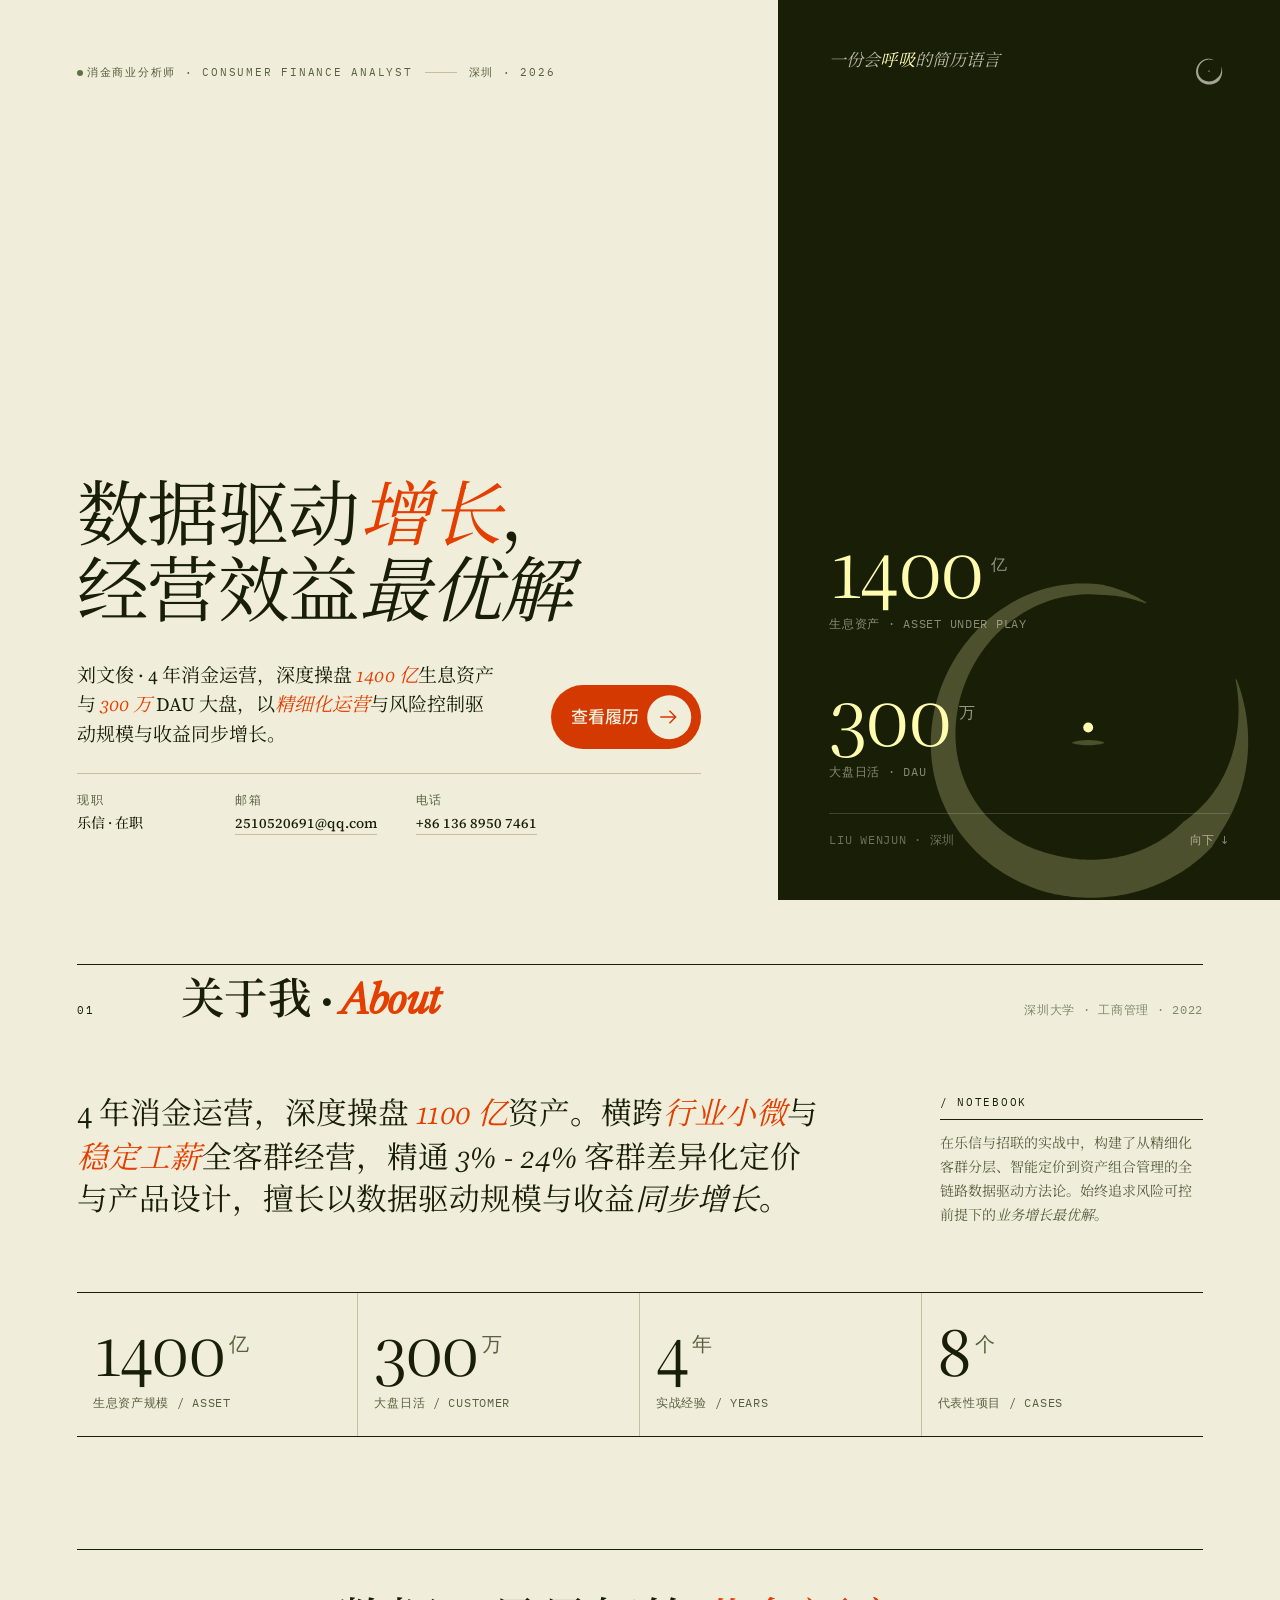
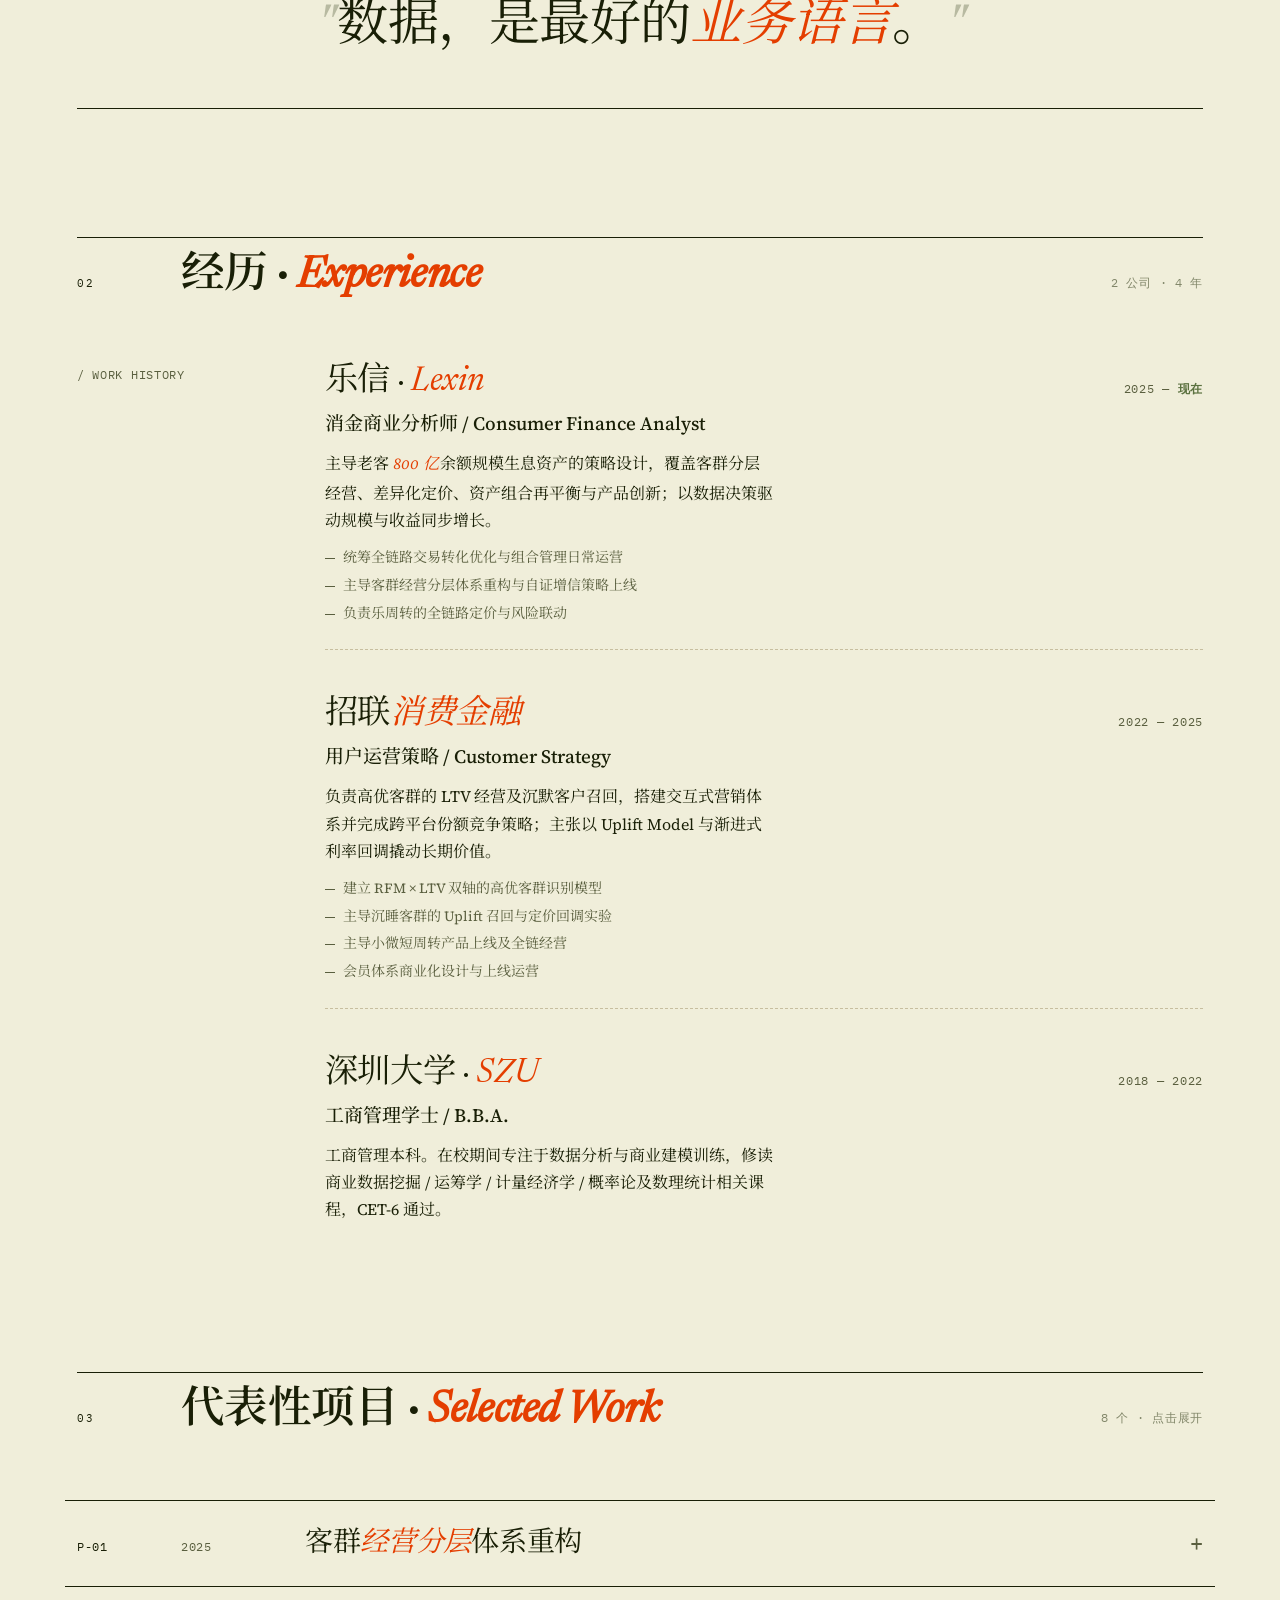
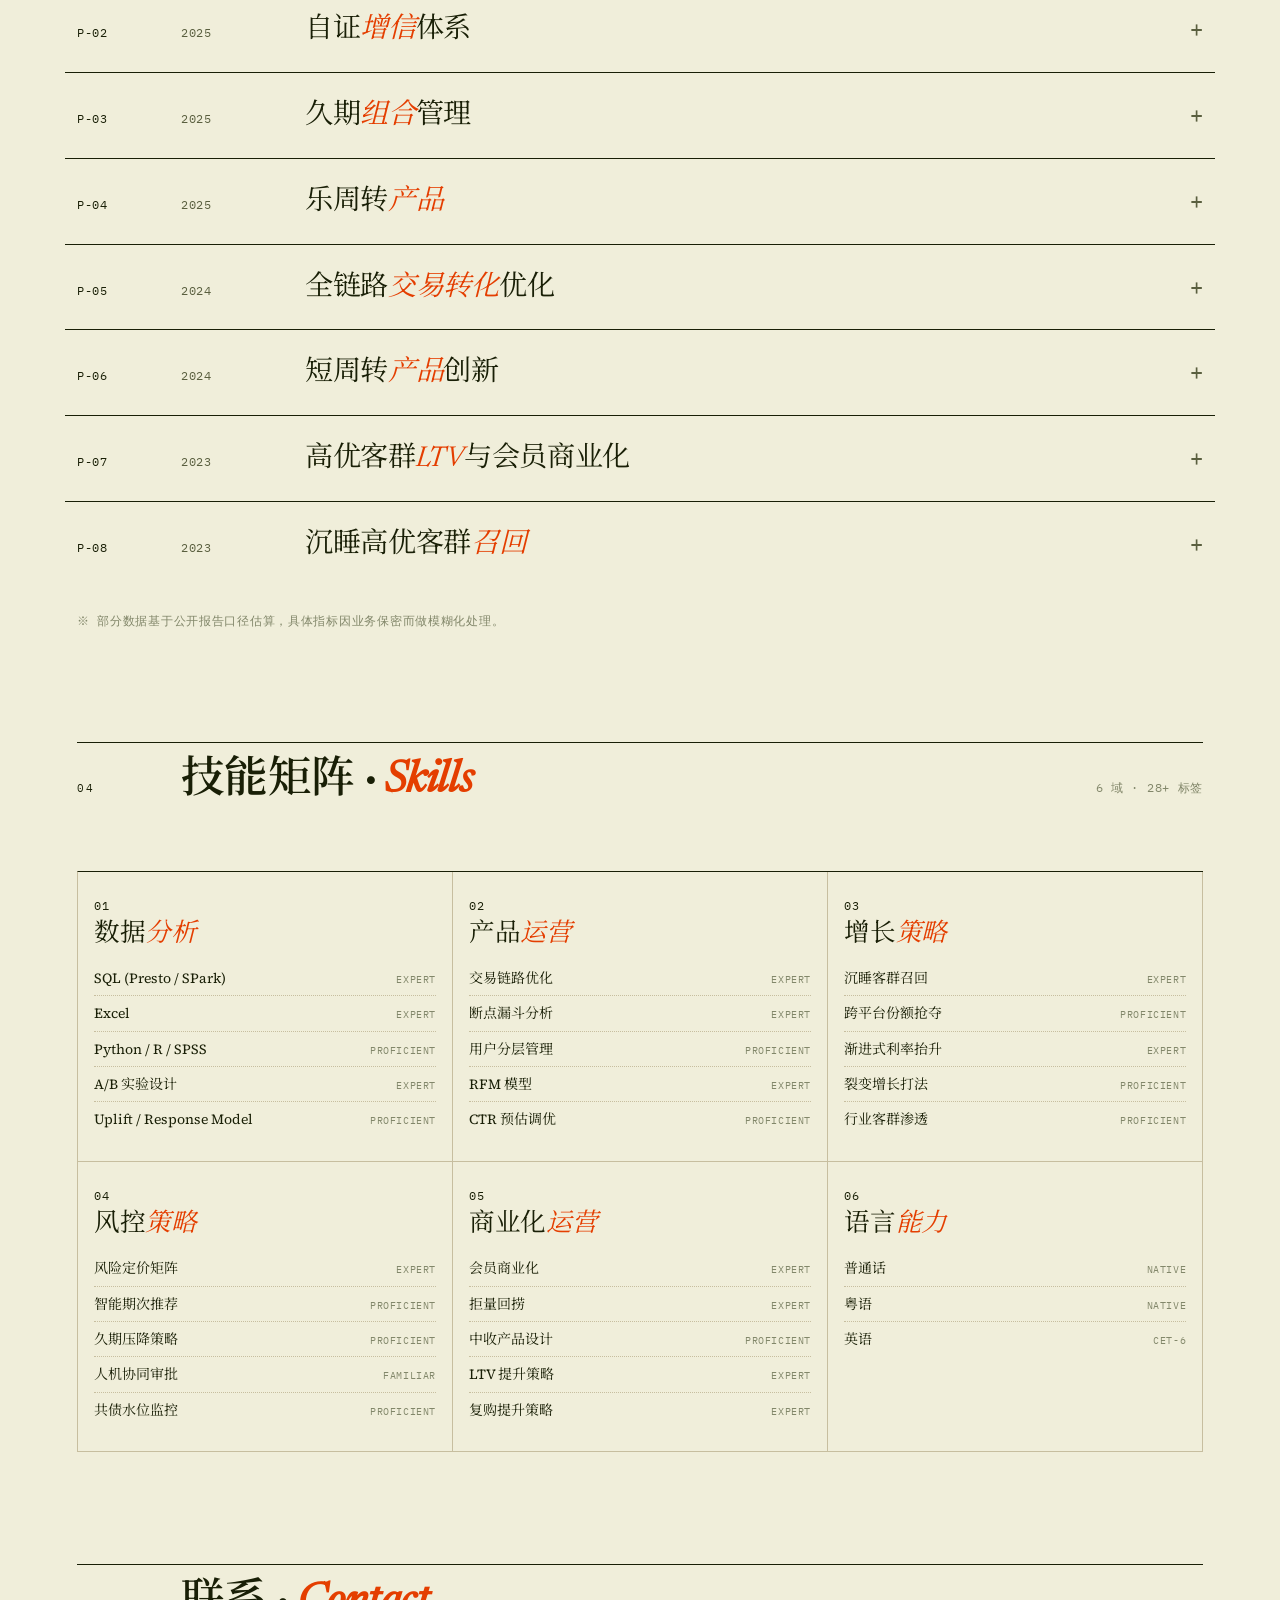
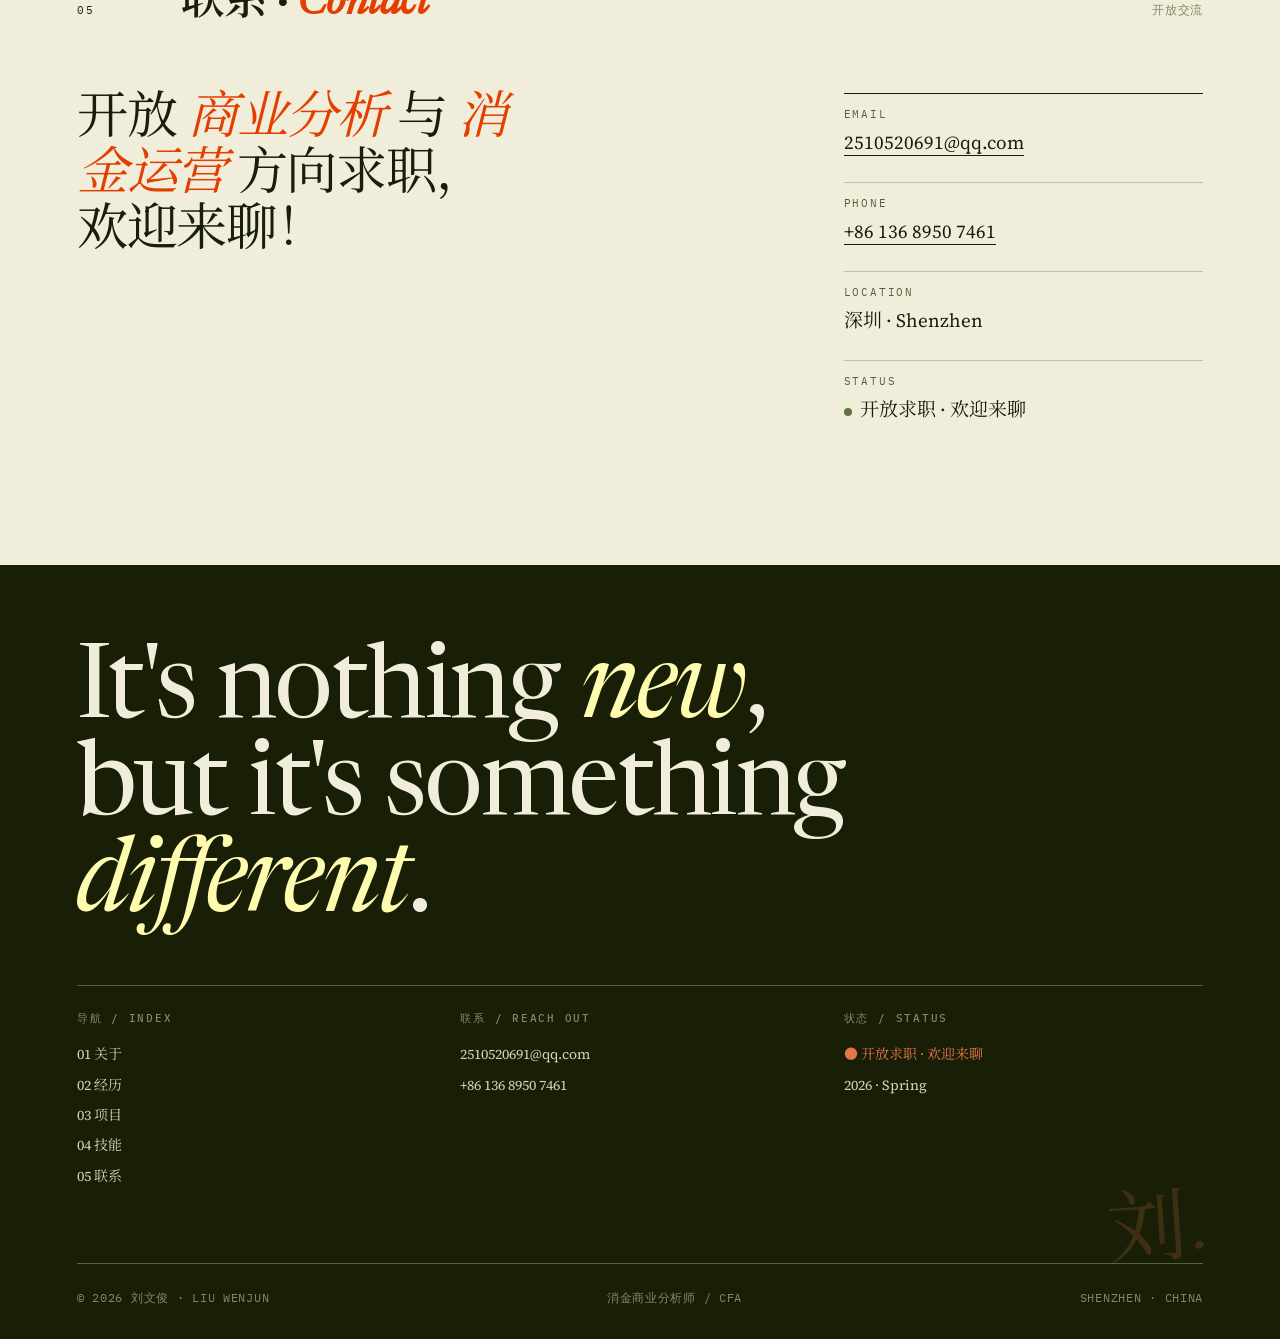
==== index.html @ a08dad5a "Initial commit: personal resume site Static single-page resume built with vanilla HTML/CSS/JS, data-" ====
<!DOCTYPE html>
<html lang="zh-CN">
<head>
<meta charset="UTF-8">
<meta name="viewport" content="width=device-width, initial-scale=1.0">
<title id="page-title">刘文俊 · 消金商业分析师 — Critical Returns</title>
<meta name="description" id="page-desc" content="4年消金运营经验，深度操盘 1400 亿生息资产与 300 万 DAU 大盘。精通 SQL 与 Python 建模，擅长差异化定价与风险控制。">
<meta name="theme-color" content="#191F06">

<!-- Favicon（复用现有的 Ensō 圆环 SVG） -->
<link rel="icon" type="image/svg+xml" href="assets/enso-wen.svg">

<!-- Open Graph / 分享预览 -->
<meta property="og:type" content="profile">
<meta property="og:title" content="刘文俊 · 消金商业分析师 — Critical Returns">
<meta property="og:description" content="4 年消金运营经验，深度操盘 1400 亿生息资产与 300 万 DAU 大盘。精通 SQL 与 Python 建模，擅长差异化定价与风险控制。">
<meta property="og:image" content="assets/enso-preview-dark.svg">
<meta name="twitter:card" content="summary_large_image">
<meta name="twitter:title" content="刘文俊 · 消金商业分析师">
<meta name="twitter:description" content="4 年消金运营经验 · 1400 亿生息资产 · 300 万 DAU。">
<meta name="twitter:image" content="assets/enso-preview-dark.svg">

<link rel="stylesheet" href="css/tokens.css">

<style>
/* ============================================================
   PAGE-SPECIFIC STYLES (resume only)
   ============================================================ */

/* ----- Top nav ----- */
.nav {
  position: fixed;
  top: 0; left: 0; right: 0;
  z-index: 100;
  background: color-mix(in srgb, var(--paper) 92%, transparent);
  backdrop-filter: blur(10px);
  border-bottom: 1px solid var(--rule-soft);
  opacity: 0;
  transform: translateY(-12px);
  pointer-events: none;
  transition: opacity 600ms var(--ease-out),
              transform 600ms var(--ease-out);
}
.nav.is-shown {
  opacity: 1;
  transform: translateY(0);
  pointer-events: auto;
}
.nav-inner {
  display: grid;
  grid-template-columns: 1fr auto 1fr;
  align-items: center;
  padding-block: 14px;
  gap: var(--s-5);
}
.nav-brand {
  display: inline-flex;
  align-items: center;
  gap: 10px;
  font-family: var(--font-display);
  font-size: 22px;
  line-height: 1;
  letter-spacing: var(--tk-tight);
  color: var(--ink-primary);
  text-wrap: nowrap;
}
.nav-logo {
  width: 32px; height: 32px;
  display: block;
  color: var(--ink-primary);
  --enso-dot: var(--accent-rust);
  flex: none;
  transform-origin: center;
  transition: transform var(--dur-fast) var(--ease-out);
}
.nav-brand:hover .nav-logo { transform: rotate(-12deg); }

/* Logo hover draw animation */
@property --enso-sweep {
  syntax: '<angle>';
  inherits: false;
  initial-value: 360deg;
}
.nav-logo {
  --enso-sweep: 360deg;
  -webkit-mask: conic-gradient(from 30deg, transparent 0deg, transparent calc(360deg - var(--enso-sweep)), #000 calc(360deg - var(--enso-sweep)), #000 360deg);
          mask: conic-gradient(from 30deg, transparent 0deg, transparent calc(360deg - var(--enso-sweep)), #000 calc(360deg - var(--enso-sweep)), #000 360deg);
}
html[data-logohover="on"] .nav-brand:hover .nav-logo {
  animation: enso-draw 1300ms linear forwards;
}
@keyframes enso-draw {
   0% { --enso-sweep:   0deg; }
   3% { --enso-sweep:  44deg; }
   6% { --enso-sweep:  90deg; }
  16% { --enso-sweep: 102deg; }
  29% { --enso-sweep: 142deg; }
  42% { --enso-sweep: 196deg; }
  60% { --enso-sweep: 360deg; }
  80% { --enso-sweep: 360deg; }
  88% { --enso-sweep: 269deg; }
  94% { --enso-sweep: 170deg; }
 100% { --enso-sweep:  72deg; }
}
.nav-brand-tx { transition: opacity var(--dur-base); }
.nav-brand em { font-style: italic; color: var(--accent-flame2); }
.nav-links {
  display: flex;
  gap: var(--s-5);
  flex-wrap: wrap;
  justify-content: center;
}
.nav-links a {
  font-family: var(--font-mono);
  font-size: var(--fs-eyebrow);
  letter-spacing: var(--tk-eyebrow);
  text-transform: uppercase;
  color: var(--ink-sage);
  transition: color var(--dur-fast);
  position: relative;
}
.nav-links a::before {
  content: attr(data-num);
  color: var(--accent-rust);
  margin-right: 6px;
}
.nav-links a:hover { color: var(--accent-flame2); }
.nav-meta {
  justify-self: end;
  font-family: var(--font-mono);
  font-size: var(--fs-eyebrow);
  letter-spacing: var(--tk-eyebrow);
  color: var(--ink-moss);
  text-transform: uppercase;
  display: flex;
  gap: var(--s-3);
  align-items: center;
  white-space: nowrap;
}
.nav-meta a:hover { color: var(--accent-flame2); }
.nav-meta .dot {
  width: 6px; height: 6px;
  background: var(--data-up);
  border-radius: 50%;
  display: inline-block;
  vertical-align: middle;
  animation: live-pulse 2s ease-in-out infinite;
}
@keyframes live-pulse {
  0%, 100% { opacity: 0.5; }
  50% { opacity: 1; }
}

/* ============================================================
   HERO
   ============================================================ */
.hero {
  height: 100svh;
  background: var(--paper);
  padding-top: 0;
  display: flex;
  flex-direction: column;
  overflow: hidden;
}
.hero > .container {
  max-width: none;
  width: 100%;
  margin: 0;
  padding: 0;
  flex: 1;
  display: flex;
  min-height: 0;
}
.sp-card {
  position: relative;
  flex: 1;
  display: grid;
  grid-template-columns: minmax(0, 1.55fr) minmax(0, 1fr);
  background: var(--paper);
  border: none;
  overflow: hidden;
  min-height: 0;
}
.sp-cover {
  position: absolute; inset: 0; z-index: 6;
  background: var(--accent-rust);
  transform-origin: right center;
  transform: scaleX(0);
}
.sp-main {
  padding: clamp(36px, 5vw, 88px) clamp(36px, 6vw, 120px);
  display: grid;
  grid-template-rows: auto 1fr auto auto;
  gap: var(--s-5);
  position: relative; z-index: 2;
  min-height: 0;
}
.sp-eye {
  font-family: var(--font-mono);
  font-size: var(--fs-eyebrow);
  letter-spacing: var(--tk-eyebrow);
  text-transform: uppercase;
  color: var(--ink-sage);
  display: flex; align-items: center; gap: var(--s-3); flex-wrap: wrap;
}
.sp-eye .sep { width: 32px; height: 1px; background: var(--rule); display: inline-block; }
.sp-eye .live { width: 6px; height: 6px; border-radius: 50%; background: var(--data-up); display: inline-block; animation: live-pulse 2s ease-in-out infinite; margin-right: 4px; }
.sp-head {
  font-family: var(--font-display);
  font-weight: 400;
  font-size: clamp(42px, 5.6vw, 88px);
  line-height: 1.05;
  letter-spacing: -0.02em;
  color: var(--ink);
  text-wrap: balance;
  align-self: end;
  padding-top: 0.08em;
}
.sp-head em { font-style: italic; color: var(--accent-flame2); }
.sp-head .sage { font-style: italic; color: var(--ink-primary); }
.sp-bottom {
  display: flex; align-items: flex-end; justify-content: space-between;
  gap: var(--s-6); flex-wrap: wrap;
}
.sp-desc {
  font-family: var(--font-body);
  font-size: var(--fs-body-l);
  line-height: 1.55;
  color: var(--ink);
  max-width: 42ch;
}
.sp-desc em { font-style: italic; color: var(--accent-flame2); }
/* 按钮 hover：还原 dria.com "See our companies" 按钮的机制 ——
   静止态是赭石红底 + 米白字，右侧常驻一个被裁切成小圆徽章的米白圆（clip-path 让它只露出贴合箭头的一小块）；
   hover 时圆徽章的 clip-path 缓慢展开盖满整个按钮，圆徽章内部自带一套对比色文字+箭头，
   所以文字露出来的瞬间颜色就是对的，不需要额外做文字变色过渡。
   箭头用等宽容器 + overflow:hidden 裁切两枚重叠图标做"滑出/滑入"替换（容器宽度按图标真实渲染宽度写死，避免裁切错位）。 */
.sp-btn {
  position: relative;
  overflow: hidden;
  height: 64px;
  font-family: var(--font-ui);
  font-weight: 500;
  font-size: 17px;
  background: var(--accent-rust);
  color: var(--paper);
  border: none;
  border-radius: 999px;
  white-space: nowrap;
  cursor: pointer;
  text-decoration: none;
  display: inline-flex;
  align-items: center;
}
.sp-btn-inner {
  position: relative;
  z-index: 1;
  display: inline-flex;
  align-items: center;
  padding: 0 62px 0 20px;
}
.sp-btn-circle {
  position: absolute;
  inset: 0;
  z-index: 2;
  display: flex;
  align-items: center;
  justify-content: center;
  background: var(--paper);
  color: var(--accent-rust);
  border-radius: 999px;
  /* 静止态：裁出一个贴右边、上下左右各留白的正圆徽章（宽高都算成 64-2*10=44px，避免和外层圆角在角落打架而"探出去"） */
  clip-path: inset(10px 10px 10px calc(100% - 54px) round 999px);
  transition: clip-path 0.45s cubic-bezier(0.895, 0.03, 0.685, 0.22);
  will-change: clip-path;
  transform: translateZ(0);
}
.sp-btn:hover .sp-btn-circle { clip-path: inset(2px round 999px); }
.sp-btn-circle-inner {
  display: inline-flex;
  align-items: center;
  padding: 0 62px 0 20px;
}
/* 箭头脱离文字所在的 flex 行，直接按"贴右边"绝对定位，
   这样徽章还很小的时候箭头也精确落在圆心，不会因为跟着整行内容一起走位而偏出去 */
.sp-btn-arrow-wrap {
  position: absolute;
  right: 24px;
  top: 50%;
  transform: translateY(-50%);
  display: flex;
  gap: 9px;
  justify-content: flex-end;
  align-items: center;
  width: 17px;
  height: 14px;
  overflow: hidden;
}
.sp-btn-arrow { width: 17px; height: 14px; flex: none; transition: transform 0.45s cubic-bezier(0.895, 0.03, 0.685, 0.22); }
.sp-btn:hover .sp-btn-arrow { transform: translateX(calc(100% + 9px)); }
.sp-meta {
  display: grid;
  grid-template-columns: repeat(auto-fit, minmax(120px, max-content));
  gap: clamp(16px, 2.4vw, 32px) clamp(20px, 3vw, 44px);
  padding-top: var(--s-4);
  border-top: 1px solid var(--rule);
  font-size: 0.92em;
  opacity: 0.85;
}
.sp-meta .k {
  font-family: var(--font-mono);
  font-size: var(--fs-caption);
  letter-spacing: var(--tk-eyebrow);
  text-transform: uppercase;
  color: var(--ink-sage);
  display: block; margin-bottom: 3px;
}
.sp-meta .v { font-family: var(--font-body); font-size: var(--fs-body-s); color: var(--ink); font-weight: 500; }
.sp-meta .v a { border-bottom: 1px solid var(--rule); padding-bottom: 1px; transition: color var(--dur-fast), border-color var(--dur-fast); }
.sp-meta .v a:hover { color: var(--accent-flame2); border-color: var(--accent-flame2); }
.sp-side {
  background: var(--ink-primary);
  color: var(--paper);
  padding: clamp(36px, 4vw, 72px);
  display: flex; flex-direction: column; justify-content: space-between; gap: var(--s-6);
  position: relative; z-index: 2;
  min-height: 0;
  overflow: hidden;
}
.sp-side .sp-watermark {
  position: absolute;
  right: clamp(-70px, -4vw, -40px);
  bottom: clamp(-90px, -6vw, -60px);
  width: clamp(280px, 38vw, 520px);
  height: clamp(280px, 38vw, 520px);
  color: color-mix(in srgb, var(--accent-yellow) 22%, transparent);
  --enso-dot: var(--accent-yellow);
  pointer-events: none;
  z-index: 0;
  transition: opacity var(--dur-base) var(--ease-out);
}
.sp-side > * { position: relative; z-index: 1; }
html[data-watermark="off"] .sp-side .sp-watermark { display: none; }
.sp-side-top { display: flex; align-items: flex-start; justify-content: space-between; gap: var(--s-5); }
.sp-brandline {
  font-family: var(--font-display);
  font-style: italic;
  font-size: clamp(12px, 1.5vw, 17px);
  line-height: 1.45;
  letter-spacing: 0.005em;
  color: color-mix(in srgb, var(--paper) 75%, transparent);
  white-space: nowrap;
}
.sp-brandline em { font-style: italic; color: var(--accent-yellow); }
.sp-mark {
  width: 40px; height: 40px;
  color: color-mix(in srgb, var(--paper) 65%, transparent);
  --enso-dot: var(--accent-yellow);
  flex: none;
}
.sp-figs { display: flex; flex-direction: column; gap: var(--s-8); margin-top: auto; }
.sp-fig { display: flex; flex-direction: column; gap: var(--s-2); }
.sp-num {
  font-size: clamp(56px, 6.4vw, 112px);
  line-height: 0.9;
  color: var(--accent-yellow);
  letter-spacing: -0.01em;
}
.sp-num .u {
  font-family: var(--font-mono);
  font-variant-numeric: normal;
  font-size: 0.2em;
  vertical-align: super;
  letter-spacing: 0.06em;
  color: color-mix(in srgb, var(--paper) 58%, transparent);
  margin-left: 8px;
}
.sp-cap {
  font-family: var(--font-mono);
  font-size: var(--fs-caption);
  letter-spacing: var(--tk-wide);
  text-transform: uppercase;
  color: color-mix(in srgb, var(--paper) 52%, transparent);
  line-height: 1.5;
}
.sp-side-foot {
  display: flex; align-items: center; justify-content: space-between;
  font-family: var(--font-mono);
  font-size: var(--fs-caption);
  letter-spacing: var(--tk-wide);
  text-transform: uppercase;
  color: color-mix(in srgb, var(--paper) 40%, transparent);
  padding-top: var(--s-4);
  border-top: 1px solid color-mix(in srgb, var(--paper) 18%, transparent);
}
.sp-side-foot .scroll { color: color-mix(in srgb, var(--paper) 60%, transparent); transition: color var(--dur-fast); display: inline-flex; align-items: center; gap: 6px; }
.sp-side-foot .scroll:hover { color: var(--accent-yellow); }
.sp-side-foot .scroll i { animation: cover-bob 2.4s ease-in-out infinite; font-style: normal; }
@keyframes cover-bob { 0%,100% { transform: translateY(0); } 50% { transform: translateY(3px); } }

@media (max-width: 880px) {
  .sp-card { grid-template-columns: 1fr; grid-template-rows: auto 1fr; }
  .sp-side { flex-direction: row; flex-wrap: wrap; align-items: flex-end; }
  .sp-figs { flex-direction: row; flex-wrap: wrap; gap: var(--s-8); margin-top: 0; }
  .sp-side .sp-watermark { display: none; }
}

/* Hero entrance animations */
.sp-card.play .sp-cover { animation: sp-wipe 820ms cubic-bezier(0.85,0,0.15,1) forwards; }
.sp-card.play .sp-head  { clip-path: inset(-12% 100% -12% 0); animation: sp-draw 1000ms var(--ease-out) 360ms forwards; }
.sp-card.play .sp-eye   { opacity: 0; animation: sp-rise 700ms var(--ease-out) 300ms forwards; }
.sp-card.play .sp-bottom,
.sp-card.play .sp-meta  { opacity: 0; animation: sp-rise 760ms var(--ease-out) 820ms forwards; }
.sp-card.play .sp-meta  { animation-delay: 960ms; }
.sp-card.play .sp-side  { opacity: 0; animation: sp-sidefade 700ms var(--ease-out) 500ms forwards; }
.sp-card.play .sp-side > * { opacity: 0; animation: sp-rise 760ms var(--ease-out) 660ms forwards; }
.sp-card.breathe .sp-num { animation: sp-breathe 6s ease-in-out 2s infinite; }
@keyframes sp-wipe { from { transform: scaleX(1); } to { transform: scaleX(0); } }
@keyframes sp-draw { from { clip-path: inset(-12% 100% -12% 0); } to { clip-path: inset(-12% 0 -12% 0); } }
@keyframes sp-rise { from { opacity: 0; transform: translateY(22px); } to { opacity: 1; transform: translateY(0); } }
@keyframes sp-sidefade { from { opacity: 0; } to { opacity: 1; } }
@keyframes sp-breathe { 0%,100% { transform: translateY(0) scale(1); } 50% { transform: translateY(-3px) scale(1.015); } }

html[data-motion="off"] .sp-card .sp-cover { transform: scaleX(0) !important; }
html[data-motion="off"] .sp-card * { opacity: 1 !important; transform: none !important; clip-path: none !important; }
html.cover-settled .sp-card .sp-cover { transform: scaleX(0) !important; }
html.cover-settled .sp-card .sp-eye,
html.cover-settled .sp-card .sp-head,
html.cover-settled .sp-card .sp-bottom,
html.cover-settled .sp-card .sp-meta,
html.cover-settled .sp-card .sp-side,
html.cover-settled .sp-card .sp-side > * {
  opacity: 1 !important; transform: none !important; clip-path: none !important;
}

/* ----- Section header ----- */
.s-head {
  position: relative;
  display: grid;
  grid-template-columns: 80px 1fr auto;
  gap: var(--s-5);
  align-items: baseline;
  padding-block: var(--s-4);
  border-top: none;
  margin-bottom: var(--s-8);
}
.s-head::before {
  content: '';
  position: absolute;
  top: 0; left: 0; right: 0;
  height: 1px;
  background: var(--ink-primary);
  transform: scaleX(0);
  transform-origin: left center;
  transition: transform 760ms var(--ease-out);
}
.s-head.is-in::before { transform: scaleX(1); }
html[data-motion="off"] .s-head::before { transform: scaleX(1) !important; }

/* 滚动浮现：每个 [data-reveal] 元素首次进入视口时淡入 + 轻微上移，
   之后保持常驻（往回滑不会消失），还没进入视口的内容会在下次滚到时正常播放。 */
[data-reveal] {
  opacity: 0;
  transform: translateY(28px);
  transition: opacity 820ms cubic-bezier(0.22, 1, 0.36, 1), transform 820ms cubic-bezier(0.22, 1, 0.36, 1);
  transition-delay: var(--reveal-delay, 0ms);
}
[data-reveal].is-in { opacity: 1; transform: translateY(0); }
@media (prefers-reduced-motion: reduce) {
  [data-reveal] { opacity: 1; transform: none; transition: none; }
}
.s-head__idx {
  font-family: var(--font-mono);
  font-size: var(--fs-eyebrow);
  letter-spacing: var(--tk-eyebrow);
  color: var(--ink-primary);
  text-transform: uppercase;
  padding-top: 6px;
}
.s-head__title {
  font-family: var(--font-display);
  font-size: var(--fs-h1);
  line-height: var(--lh-tight);
  letter-spacing: var(--tk-tight);
  color: var(--ink);
}
.s-head__title em { font-style: italic; color: var(--accent-rust); }
.s-head__meta {
  font-family: var(--font-mono);
  font-size: var(--fs-caption);
  letter-spacing: var(--tk-wide);
  color: var(--ink-moss);
  text-transform: uppercase;
}
@media (max-width: 680px) {
  .s-head { grid-template-columns: auto 1fr; }
  .s-head__meta { grid-column: 1 / -1; padding-top: 6px; }
}

section.s { padding-block: var(--s-10) var(--s-8); scroll-margin-top: 88px; }

/* ----- About ----- */
.about-grid {
  display: grid;
  grid-template-columns: repeat(12, 1fr);
  gap: var(--col-gap);
  row-gap: var(--s-10);
}
.about-lead {
  grid-column: 1 / span 8;
  font-family: var(--font-display);
  font-size: clamp(24px, 2.4vw, 34px);
  line-height: 1.35;
  color: var(--ink);
  text-wrap: pretty;
}
.about-lead em { font-style: italic; color: var(--accent-rust); }
.about-lead .sage { font-style: italic; color: var(--ink-primary); font-family: var(--font-display); }
.about-side {
  grid-column: 10 / span 3;
  font-size: var(--fs-body-s);
  color: var(--ink-sage);
  line-height: 1.7;
}
.about-side .label {
  font-family: var(--font-mono);
  font-size: var(--fs-eyebrow);
  letter-spacing: var(--tk-eyebrow);
  text-transform: uppercase;
  color: var(--ink-primary);
  padding-bottom: var(--s-2);
  border-bottom: 1px solid var(--ink-primary);
  margin-bottom: var(--s-3);
  display: block;
}
.about-stats {
  grid-column: 1 / -1;
  display: grid;
  grid-template-columns: repeat(4, 1fr);
  gap: 0;
  border-top: 1px solid var(--ink-primary);
  border-bottom: 1px solid var(--ink-primary);
}
.about-stat {
  padding: var(--s-5) var(--s-4);
  border-right: 1px solid var(--rule);
  display: flex;
  flex-direction: column;
  gap: 6px;
}
.about-stat:last-child { border-right: 0; }
.about-stat .val {
  font-size: clamp(48px, 5.5vw, 84px);
  line-height: 1;
  color: var(--ink-primary);
  letter-spacing: var(--tk-tight);
}
.about-stat .val .u {
  font-family: var(--font-mono);
  font-size: 0.28em;
  vertical-align: super;
  color: var(--ink-sage);
  margin-left: 4px;
  letter-spacing: var(--tk-wide);
  font-variant-numeric: normal;
}
.about-stat .lbl {
  font-family: var(--font-mono);
  font-size: var(--fs-caption);
  letter-spacing: var(--tk-wide);
  text-transform: uppercase;
  color: var(--ink-sage);
  margin-top: auto;
}
@media (max-width: 900px) {
  .about-lead, .about-side { grid-column: 1 / -1; }
  .about-stats { grid-template-columns: repeat(2, 1fr); }
  .about-stat:nth-child(2) { border-right: 0; }
  .about-stat:nth-child(1), .about-stat:nth-child(2) { border-bottom: 1px solid var(--rule); }
}

/* ----- Pull quote ----- */
.pull {
  margin-block: var(--s-10);
  padding: var(--s-8) 0;
  border-block: 1px solid var(--ink-primary);
  text-align: center;
}
.pull p {
  font-family: var(--font-display);
  font-size: clamp(32px, 4vw, 56px);
  line-height: 1.2;
  letter-spacing: var(--tk-tight);
  color: var(--ink);
  max-width: 22ch;
  margin: 0 auto;
  text-wrap: balance;
}
.pull p em { font-style: italic; color: var(--accent-rust); }
.pull p::before,
.pull p::after {
  display: inline-block;
  color: var(--ink-moss);
  font-family: var(--font-display);
  font-style: italic;
  opacity: 0.5;
}
.pull p::before { content: '" '; margin-right: 4px; }
.pull p::after { content: ' "'; margin-left: 4px; }

/* ----- Experience ----- */
.exp-grid {
  display: grid;
  grid-template-columns: 200px 1fr;
  gap: var(--s-8);
  row-gap: var(--s-8);
}
.exp-aside {
  font-family: var(--font-mono);
  font-size: var(--fs-caption);
  letter-spacing: var(--tk-wide);
  color: var(--ink-sage);
  text-transform: uppercase;
  position: sticky;
  top: 100px;
  align-self: start;
}
.exp-items { display: flex; flex-direction: column; gap: var(--s-8); }
.exp-item {
  display: grid;
  grid-template-columns: 1fr auto;
  gap: var(--s-5);
  padding-bottom: var(--s-5);
  border-bottom: 1px dashed var(--rule);
}
.exp-item:last-child { border-bottom: 0; }
.exp-co {
  font-family: var(--font-display);
  font-size: clamp(28px, 2.6vw, 40px);
  line-height: 1.1;
  color: var(--ink);
  letter-spacing: var(--tk-tight);
  margin-bottom: 6px;
}
.exp-co em { font-style: italic; color: var(--accent-rust); }
.exp-role {
  font-family: var(--font-body);
  font-size: var(--fs-body-l);
  color: var(--ink-primary);
  font-weight: 500;
  margin-bottom: var(--s-3);
}
.exp-desc {
  font-size: var(--fs-body);
  line-height: 1.7;
  color: var(--ink);
  max-width: 56ch;
  margin-bottom: var(--s-3);
}
.exp-desc em { font-style: italic; color: var(--accent-rust); font-family: var(--font-display); }
.exp-bullets {
  list-style: none;
  display: flex;
  flex-direction: column;
  gap: 4px;
  font-size: var(--fs-body-s);
  color: var(--ink-sage);
  line-height: 1.7;
}
.exp-bullets li {
  padding-left: 18px;
  position: relative;
}
.exp-bullets li::before {
  content: '';
  position: absolute;
  left: 0;
  top: 12px;
  width: 10px; height: 1px;
  background: var(--ink-sage);
}
.exp-date {
  font-family: var(--font-mono);
  font-size: var(--fs-caption);
  letter-spacing: var(--tk-wide);
  color: var(--ink-sage);
  white-space: nowrap;
  padding-top: 14px;
}
.exp-date .now {
  color: var(--data-up);
  font-weight: 600;
}
@media (max-width: 900px) {
  .exp-grid { grid-template-columns: 1fr; }
  .exp-aside { position: static; }
  .exp-item { grid-template-columns: 1fr; }
  .exp-date { padding-top: 0; }
}

/* ----- Projects ----- */
.proj-list {
  display: flex;
  flex-direction: column;
}
.proj-row {
  display: grid;
  grid-template-columns: 80px 100px 1fr auto;
  gap: var(--s-5);
  align-items: baseline;
  padding: var(--s-5) var(--s-3);
  margin-inline: calc(var(--s-3) * -1);
  border-top: 1px solid var(--ink-primary);
  cursor: pointer;
  position: relative;
  transition: background var(--dur-fast) var(--ease-out),
              padding-left var(--dur-fast) var(--ease-out);
  list-style: none;
}
.proj-list .proj-row:last-of-type { border-bottom: 1px solid var(--ink-primary); }
.proj-row::before {
  content: '';
  position: absolute;
  left: 0; top: -1px; bottom: 0;
  width: 2px;
  background: var(--accent-rust);
  transform: scaleY(0);
  transform-origin: top center;
  transition: transform var(--dur-base) var(--ease-out);
}
.proj-row:hover::before,
.proj-row[aria-expanded="true"]::before { transform: scaleY(1); }
html[data-motion="off"] .proj-row::before { transition: none; }
.proj-row:hover {
  background: var(--paper-soft);
  padding-left: calc(var(--s-3) + 12px);
}
.proj-row:hover .idx { color: var(--accent-rust); }
.proj-row .idx {
  font-family: var(--font-mono);
  font-size: var(--fs-caption);
  letter-spacing: var(--tk-wide);
  color: var(--ink-primary);
}
.proj-row .yr {
  font-family: var(--font-mono);
  font-size: var(--fs-caption);
  color: var(--ink-sage);
  letter-spacing: var(--tk-wide);
}
.proj-row .ttl {
  font-family: var(--font-display);
  font-size: clamp(24px, 2.2vw, 34px);
  line-height: 1.2;
  color: var(--ink);
  letter-spacing: var(--tk-tight);
}
.proj-row .ttl em { font-style: italic; color: var(--accent-rust); }
.proj-row .arr {
  font-family: var(--font-mono);
  font-size: 22px;
  color: var(--ink-sage);
  transition: transform var(--dur-fast) var(--ease-out), color var(--dur-fast);
}
.proj-row:hover .arr { color: var(--accent-rust); transform: rotate(45deg); }
.proj-row[aria-expanded="true"] .arr { transform: rotate(135deg); color: var(--accent-rust); }
.proj-row[aria-expanded="true"] { background: var(--paper-soft); }

.proj-body {
  display: grid;
  grid-template-rows: 0fr;
  transition: grid-template-rows var(--dur-base) var(--ease-out);
}
.proj-row[aria-expanded="true"] + .proj-body { grid-template-rows: 1fr; }
.proj-body-inner {
  min-height: 0;
  overflow: hidden;
  background: var(--paper-soft);
  margin-inline: calc(var(--s-3) * -1);
}
.proj-body-grid {
  display: grid;
  grid-template-columns: 1fr 240px;
  gap: var(--s-8);
  padding: var(--s-5) var(--s-3) var(--s-8) calc(var(--s-3) + 192px);
  opacity: 0;
  transform: translateY(-4px);
  transition: opacity var(--dur-base) var(--ease-out),
              transform var(--dur-base) var(--ease-out);
  transition-delay: 0ms;
}
.proj-row[aria-expanded="true"] + .proj-body .proj-body-grid {
  opacity: 1;
  transform: translateY(0);
  transition-delay: 80ms;
}
.proj-summary {
  font-size: var(--fs-body-l);
  line-height: 1.6;
  color: var(--ink);
  max-width: 56ch;
  margin-bottom: var(--s-5);
}
.proj-summary em { font-style: italic; color: var(--accent-rust); font-family: var(--font-display); }
.proj-detail-block {
  margin-bottom: var(--s-5);
}
.proj-detail-block .lbl {
  font-family: var(--font-mono);
  font-size: var(--fs-eyebrow);
  letter-spacing: var(--tk-eyebrow);
  text-transform: uppercase;
  color: var(--ink-primary);
  margin-bottom: var(--s-2);
  display: block;
  padding-bottom: 4px;
  border-bottom: 1px solid var(--rule);
}
.proj-detail-block ul {
  list-style: none;
  display: flex;
  flex-direction: column;
  gap: 4px;
  font-size: var(--fs-body-s);
  color: var(--ink);
  line-height: 1.7;
}
.proj-detail-block ul li {
  padding-left: 16px;
  position: relative;
}
.proj-detail-block ul li::before {
  content: '·';
  position: absolute;
  left: 4px;
  color: var(--ink-sage);
}
.proj-side .lbl {
  font-family: var(--font-mono);
  font-size: var(--fs-eyebrow);
  letter-spacing: var(--tk-eyebrow);
  text-transform: uppercase;
  color: var(--ink-primary);
  margin-bottom: var(--s-3);
  display: block;
}
.proj-side .impact {
  font-size: clamp(32px, 3vw, 52px);
  line-height: 1;
  color: var(--ink-primary);
  letter-spacing: var(--tk-tight);
  margin-bottom: var(--s-2);
}
.proj-side .impact .u {
  font-family: var(--font-mono);
  font-size: 0.3em;
  vertical-align: super;
  color: var(--ink-sage);
  margin-left: 4px;
  letter-spacing: var(--tk-wide);
  font-variant-numeric: normal;
}
.proj-side .impact-lbl {
  font-family: var(--font-mono);
  font-size: var(--fs-caption);
  color: var(--ink-sage);
  letter-spacing: var(--tk-wide);
  text-transform: uppercase;
  border-top: 1px solid var(--rule);
  padding-top: var(--s-3);
  margin-top: var(--s-3);
}
.proj-tags {
  display: flex;
  flex-wrap: wrap;
  gap: 6px;
  margin-top: var(--s-3);
}
.proj-tags .chip { font-size: 10px; padding: 4px 10px; }

@media (max-width: 900px) {
  .proj-row { grid-template-columns: 56px 1fr auto; grid-template-areas: "idx ttl arr" "idx yr arr"; }
  .proj-row .idx { grid-area: idx; }
  .proj-row .yr { grid-area: yr; }
  .proj-row .ttl { grid-area: ttl; }
  .proj-row .arr { grid-area: arr; align-self: center; }
  .proj-body-grid {
    grid-template-columns: 1fr;
    padding: var(--s-5) var(--s-3) var(--s-8) calc(var(--s-3) + 56px);
  }
}

/* ----- Skills matrix ----- */
.sk-matrix {
  display: grid;
  grid-template-columns: repeat(3, 1fr);
  border-top: 1px solid var(--ink-primary);
  border-left: 1px solid var(--rule);
}
.sk-cell {
  padding: var(--s-5) var(--s-4);
  border-right: 1px solid var(--rule);
  border-bottom: 1px solid var(--rule);
  background: var(--paper);
  transition: background var(--dur-fast) var(--ease-out);
}
.sk-cell:hover { background: var(--paper-soft); }
.sk-cell .ix {
  font-family: var(--font-mono);
  font-size: var(--fs-caption);
  color: var(--ink-primary);
  letter-spacing: var(--tk-wide);
}
.sk-cell h3 {
  font-family: var(--font-display);
  font-size: clamp(22px, 2vw, 30px);
  font-weight: 400;
  color: var(--ink);
  margin: 6px 0 var(--s-3);
  letter-spacing: var(--tk-tight);
  line-height: 1.1;
}
.sk-cell h3 em { font-style: italic; color: var(--accent-rust); }
.sk-cell ul {
  list-style: none;
  font-size: var(--fs-body-s);
  color: var(--ink);
  line-height: 1.6;
}
.sk-cell ul li {
  padding: 6px 0;
  border-bottom: 1px dotted var(--rule);
  display: flex;
  justify-content: space-between;
  align-items: baseline;
}
.sk-cell ul li:last-child { border-bottom: 0; }
.sk-cell ul li .lvl {
  font-family: var(--font-mono);
  font-size: 10px;
  color: var(--ink-moss);
  letter-spacing: var(--tk-wide);
}
@media (max-width: 900px) {
  .sk-matrix { grid-template-columns: repeat(2, 1fr); }
}
@media (max-width: 540px) {
  .sk-matrix { grid-template-columns: 1fr; }
}

/* ----- Contact ----- */
.contact-grid {
  display: grid;
  grid-template-columns: repeat(12, 1fr);
  gap: var(--col-gap);
  row-gap: var(--s-8);
}
.contact-lead {
  grid-column: 1 / span 7;
  font-family: var(--font-display);
  font-size: clamp(36px, 4vw, 64px);
  line-height: 1.1;
  letter-spacing: var(--tk-display);
  color: var(--ink);
  text-wrap: balance;
}
.contact-lead em { font-style: italic; color: var(--accent-rust); }
.contact-lead .sage { font-style: italic; color: var(--ink-primary); }
.contact-meta {
  grid-column: 9 / span 4;
  display: flex;
  flex-direction: column;
  gap: var(--s-3);
  align-self: end;
}
.contact-meta-row {
  display: flex;
  flex-direction: column;
  gap: 4px;
  padding: var(--s-3) 0;
  border-top: 1px solid var(--rule);
}
.contact-meta-row:first-child { border-top: 1px solid var(--ink-primary); }
.contact-meta-row .k {
  font-family: var(--font-mono);
  font-size: var(--fs-eyebrow);
  letter-spacing: var(--tk-eyebrow);
  text-transform: uppercase;
  color: var(--ink-sage);
}
.contact-meta-row .v {
  font-size: var(--fs-body-l);
  color: var(--ink-primary);
}
.contact-meta-row .v a {
  border-bottom: 1px solid var(--ink-primary);
  transition: color var(--dur-fast), border-color var(--dur-fast);
}
.contact-meta-row .v a:hover { color: var(--accent-rust); border-color: var(--accent-rust); }
@media (max-width: 900px) {
  .contact-lead, .contact-meta { grid-column: 1 / -1; }
}

/* ----- Footer ----- */
.foot {
  background: var(--ink-primary);
  color: var(--paper);
  padding-block: var(--s-12) var(--s-6);
  margin-top: var(--s-12);
  position: relative;
  overflow: hidden;
}
.foot-sig {
  font-family: var(--font-display);
  font-size: clamp(48px, 8vw, 144px);
  line-height: 0.95;
  letter-spacing: var(--tk-display);
  color: var(--paper);
  text-wrap: balance;
  margin-bottom: var(--s-8);
}
.foot-sig em { font-style: italic; color: var(--accent-yellow); }
.foot-cols {
  display: grid;
  grid-template-columns: repeat(3, 1fr);
  gap: var(--s-5);
  padding-block: var(--s-5);
  border-top: 1px solid var(--ink-sage);
  margin-bottom: var(--s-8);
}
.foot-col h4 {
  font-family: var(--font-mono);
  font-size: var(--fs-eyebrow);
  letter-spacing: var(--tk-eyebrow);
  text-transform: uppercase;
  color: var(--ink-moss);
  margin-bottom: var(--s-3);
  font-weight: 500;
}
.foot-col a, .foot-col p {
  color: var(--paper-dust);
  font-size: var(--fs-body-s);
  display: block;
  padding-block: 4px;
  transition: color var(--dur-fast);
}
.foot-col a:hover { color: var(--accent-clay); }
.foot-bottom {
  display: flex;
  justify-content: space-between;
  padding-top: var(--s-5);
  border-top: 1px solid var(--ink-sage);
  font-family: var(--font-mono);
  font-size: var(--fs-caption);
  letter-spacing: var(--tk-wide);
  color: var(--ink-moss);
  text-transform: uppercase;
  flex-wrap: wrap;
  gap: var(--s-3);
}
.foot-name-mark {
  position: absolute;
  bottom: 6%;
  right: var(--gutter-x);
  font-family: var(--font-hand);
  font-size: 80px;
  color: var(--accent-clay);
  opacity: 0.18;
  transform: rotate(-4deg);
  pointer-events: none;
  user-select: none;
}
@media (max-width: 900px) {
  .foot-cols { grid-template-columns: repeat(2, 1fr); }
  .foot-name-mark { display: none; }
}

/* ----- Cursor blink ----- */
.blink::after {
  content: '_';
  margin-left: 2px;
  color: var(--accent-rust);
  animation: blink 1.2s steps(2) infinite;
}
@keyframes blink { to { opacity: 0; } }

/* Density modes */
html[data-density="compact"] { --gutter-x: clamp(20px, 4vw, 64px); }
html[data-density="compact"] section.s { padding-block: var(--s-8) var(--s-6); }
html[data-density="compact"] .hero { padding-top: calc(var(--s-16) + 60px); padding-bottom: var(--s-12); }
html[data-density="comfy"] section.s { padding-block: var(--s-12) var(--s-10); }
html[data-density="comfy"] .hero { padding-bottom: var(--s-24); }

/* Font scale */
html[data-fs="s"] { font-size: 14px; }
html[data-fs="m"] { font-size: 16px; }
html[data-fs="l"] { font-size: 18px; }

/* Italic emphasis consistency */
.nav-brand em,
.s-head__title em,
.about-lead em,
.pull p em,
.exp-co em,
.exp-desc em,
.proj-row .ttl em,
.proj-summary em,
.sk-cell h3 em,
.contact-lead em { color: var(--accent-flame2); }

/* ============================================================
   NUMERAL STYLING · <num> 标签
   resume.json 里 <num>1100</num> 被 parseMarkup 转成 <span class="num">1100</span>
   之前缺样式 → 渲染为默认等高数字。补上后能拿到 Source Serif 4 的旧体数字下沉
   ============================================================ */
/* 旧体数字特性只在这一处声明，.sp-num / .about-stat .val / .proj-side .impact
   都是裸数字大字块（不套 <span class="num">），一并列进选择器共用，避免四处重复。 */
.num, .sp-num, .about-stat .val, .proj-side .impact {
  font-family: var(--font-num);       /* Source Serif 4 OT · 完整可变字体才带 onum 特性 */
  font-feature-settings: 'onum' 1, 'pnum' 1;
  font-variant-numeric: oldstyle-nums proportional-nums;
}
.num {
  letter-spacing: 0.01em;              /* 直立展示；被 <em> 包裹时自然继承斜体与强调色（对齐 type-lab 参照） */
}

/* Print · A4 · 打印/导出 PDF 时使用 */
@page {
  size: A4;
  margin: 12mm 14mm;
}
@media print {
  .nav, .foot-name-mark { display: none !important; }
  html, body { background: white !important; color: black !important; }
  /* 保留强调色（斜体的赭石红），否则简历打印后会失去视觉重点 */
  * { -webkit-print-color-adjust: exact !important; print-color-adjust: exact !important; }
  a { color: inherit; text-decoration: none; }
  .proj-body { grid-template-rows: 1fr !important; }
  .proj-body-grid { opacity: 1 !important; transform: none !important; }
  .proj-body-inner { background: white !important; }
  /* 分页控制：项目卡与经历段落尽量不跨页 */
  section.s { page-break-inside: avoid; break-inside: avoid; }
  .proj-row, .exp-item { page-break-inside: avoid; break-inside: avoid; }
  h1, h2, h3 { page-break-after: avoid; break-after: avoid; }
}
</style>
</head>

<body>

<!-- Ensō·Wen SVG symbols -->
<svg width="0" height="0" style="position:absolute" aria-hidden="true">
  <symbol id="enso-wen-bold" viewBox="0 0 512 512">
<path class="enso-arc" d="M 317.30 118.33 L 315.32 117.11 L 313.33 115.91 L 311.31 114.74 L 309.27 113.61 L 307.21 112.50 L 305.12 111.42 L 303.02 110.38 L 300.89 109.37 L 298.75 108.38 L 296.58 107.44 L 294.40 106.52 L 292.19 105.64 L 289.97 104.79 L 287.73 103.98 L 285.47 103.20 L 283.20 102.46 L 280.91 101.76 L 278.60 101.09 L 276.28 100.46 L 273.94 99.86 L 271.59 99.30 L 269.22 98.87 L 266.84 98.60 L 264.45 98.37 L 262.05 98.17 L 259.65 98.00 L 257.24 97.87 L 254.83 97.79 L 252.42 97.74 L 250.01 97.72 L 247.60 97.75 L 245.19 97.82 L 242.77 97.92 L 240.36 98.07 L 237.95 98.25 L 235.54 98.47 L 233.14 98.74 L 230.73 99.04 L 228.34 99.38 L 225.94 99.76 L 223.56 100.18 L 221.18 100.63 L 218.80 101.13 L 216.44 101.66 L 214.08 102.23 L 211.73 102.85 L 209.39 103.49 L 207.06 104.18 L 204.74 104.90 L 202.43 105.66 L 200.14 106.46 L 197.86 107.30 L 195.59 108.17 L 193.33 109.07 L 191.09 110.01 L 188.86 110.99 L 186.65 112.00 L 184.45 113.05 L 182.27 114.13 L 180.11 115.25 L 177.96 116.39 L 175.83 117.58 L 173.72 118.79 L 171.63 120.04 L 169.55 121.31 L 167.50 122.62 L 165.46 123.96 L 163.45 125.34 L 161.45 126.74 L 159.48 128.17 L 157.52 129.63 L 155.59 131.12 L 153.68 132.64 L 151.79 134.18 L 149.93 135.76 L 148.09 137.36 L 146.27 138.99 L 144.47 140.64 L 142.70 142.32 L 140.95 144.03 L 139.22 145.76 L 137.52 147.52 L 135.84 149.30 L 134.19 151.10 L 132.56 152.93 L 130.96 154.79 L 129.39 156.66 L 127.84 158.56 L 126.31 160.48 L 124.81 162.43 L 123.34 164.39 L 121.90 166.38 L 120.48 168.38 L 119.09 170.41 L 117.73 172.46 L 116.39 174.53 L 115.08 176.62 L 113.80 178.72 L 112.55 180.85 L 111.33 182.99 L 110.14 185.16 L 108.98 187.34 L 107.84 189.54 L 106.74 191.75 L 105.66 193.98 L 104.62 196.23 L 103.61 198.50 L 102.62 200.78 L 101.67 203.08 L 100.75 205.39 L 99.87 207.72 L 99.01 210.06 L 98.19 212.42 L 97.40 214.79 L 96.64 217.17 L 95.92 219.57 L 95.23 221.97 L 94.58 224.39 L 93.96 226.83 L 93.37 229.27 L 92.82 231.73 L 92.30 234.19 L 91.83 236.67 L 91.38 239.15 L 90.98 241.64 L 90.61 244.14 L 90.27 246.65 L 89.98 249.17 L 89.72 251.69 L 89.50 254.22 L 89.32 256.76 L 89.17 259.30 L 89.07 261.85 L 89.00 264.39 L 88.98 266.95 L 88.99 269.50 L 89.04 272.06 L 89.14 274.62 L 89.27 277.18 L 89.45 279.74 L 89.66 282.30 L 89.91 284.85 L 90.21 287.41 L 90.55 289.96 L 90.93 292.51 L 91.34 295.06 L 91.80 297.60 L 92.31 300.13 L 92.85 302.66 L 93.43 305.19 L 94.06 307.70 L 94.73 310.21 L 95.43 312.70 L 96.18 315.19 L 96.97 317.66 L 97.80 320.13 L 98.68 322.58 L 99.59 325.02 L 100.54 327.45 L 101.54 329.86 L 102.57 332.26 L 103.64 334.64 L 104.76 337.00 L 105.91 339.35 L 107.10 341.68 L 108.33 343.99 L 109.60 346.28 L 110.91 348.55 L 112.26 350.80 L 113.64 353.03 L 115.06 355.24 L 116.52 357.42 L 118.01 359.59 L 119.54 361.72 L 121.10 363.84 L 122.70 365.93 L 124.33 367.99 L 126.00 370.03 L 127.70 372.04 L 129.43 374.03 L 131.20 375.98 L 132.99 377.91 L 134.82 379.82 L 136.68 381.69 L 138.57 383.53 L 140.49 385.35 L 142.43 387.13 L 144.41 388.88 L 146.41 390.61 L 148.44 392.30 L 150.50 393.96 L 152.58 395.59 L 154.69 397.19 L 156.83 398.75 L 158.98 400.28 L 161.17 401.78 L 163.37 403.25 L 165.60 404.68 L 167.85 406.08 L 170.12 407.45 L 172.41 408.78 L 174.72 410.08 L 177.06 411.35 L 179.41 412.58 L 181.78 413.77 L 184.16 414.94 L 186.57 416.06 L 188.99 417.15 L 191.43 418.21 L 193.89 419.23 L 196.36 420.22 L 198.84 421.17 L 201.34 422.09 L 203.85 422.97 L 206.38 423.81 L 208.92 424.62 L 211.50 425.30 L 214.08 425.94 L 216.68 426.55 L 219.28 427.11 L 221.89 427.65 L 224.51 428.14 L 227.13 428.60 L 229.76 429.02 L 232.40 429.40 L 235.04 429.75 L 237.69 430.06 L 240.34 430.33 L 242.99 430.57 L 245.65 430.77 L 248.31 430.93 L 250.97 431.05 L 253.64 431.14 L 256.31 431.19 L 258.97 431.20 L 261.64 431.17 L 264.31 431.11 L 266.98 431.01 L 269.64 430.87 L 272.31 430.69 L 274.97 430.48 L 277.63 430.23 L 280.29 429.94 L 282.95 429.61 L 285.60 429.24 L 288.24 428.84 L 290.88 428.40 L 293.52 427.91 L 296.15 427.39 L 298.77 426.84 L 301.39 426.24 L 303.99 425.60 L 306.59 424.93 L 309.18 424.22 L 311.76 423.47 L 314.33 422.68 L 316.89 421.85 L 319.44 420.98 L 321.98 420.08 L 324.50 419.14 L 327.01 418.15 L 329.51 417.13 L 331.99 416.07 L 334.46 414.97 L 336.91 413.84 L 339.34 412.66 L 341.75 411.45 L 344.15 410.20 L 346.53 408.91 L 348.89 407.59 L 351.23 406.22 L 353.55 404.82 L 355.85 403.39 L 358.13 401.91 L 360.38 400.40 L 362.61 398.85 L 364.81 397.27 L 366.99 395.65 L 369.15 394.00 L 371.28 392.31 L 373.38 390.58 L 375.45 388.82 L 377.50 387.03 L 379.52 385.20 L 381.51 383.34 L 383.46 381.45 L 385.39 379.53 L 387.29 377.57 L 388.68 375.16 L 390.13 372.83 L 391.58 370.51 L 393.01 368.18 L 394.41 365.85 L 395.77 363.51 L 397.11 361.16 L 398.51 358.87 L 399.91 356.58 L 401.27 354.27 L 402.60 351.95 L 403.89 349.61 L 405.14 347.26 L 406.36 344.89 L 407.55 342.50 L 408.69 340.10 L 409.80 337.68 L 410.88 335.25 L 411.91 332.81 L 412.91 330.35 L 413.86 327.89 L 414.78 325.41 L 415.66 322.91 L 416.50 320.41 L 417.30 317.90 L 418.06 315.38 L 418.79 312.85 L 419.47 310.31 L 420.12 307.76 L 420.72 305.21 L 421.29 302.65 L 421.81 300.09 L 422.30 297.51 L 422.75 294.94 L 423.16 292.36 L 423.53 289.78 L 423.86 287.19 L 424.15 284.61 L 424.40 282.02 L 424.62 279.43 L 424.79 276.84 L 424.93 274.25 L 425.03 271.66 L 425.09 269.08 L 425.12 266.49 L 425.10 263.91 L 425.05 261.33 L 424.96 258.75 L 424.84 256.18 L 424.68 253.61 L 424.48 251.05 L 424.24 248.49 L 423.97 245.94 L 423.67 243.39 L 423.32 240.85 L 422.95 238.32 L 422.53 235.80 L 422.09 233.28 L 421.60 230.77 L 421.09 228.28 L 420.54 225.79 L 419.95 223.31 L 419.33 220.84 L 418.68 218.38 L 417.99 215.93 L 417.27 213.49 L 416.52 211.06 L 415.74 208.65 L 414.92 206.25 L 414.07 203.86 L 413.19 201.48 L 412.27 199.12 L 410.96 199.60 L 411.40 202.10 L 411.81 204.60 L 412.19 207.10 L 412.52 209.60 L 412.82 212.10 L 413.08 214.59 L 413.31 217.09 L 413.49 219.58 L 413.64 222.06 L 413.76 224.54 L 413.83 227.02 L 413.87 229.49 L 413.87 231.95 L 413.84 234.41 L 413.77 236.86 L 413.66 239.31 L 413.52 241.74 L 413.34 244.17 L 413.13 246.59 L 412.88 249.00 L 412.59 251.40 L 412.27 253.79 L 411.91 256.17 L 411.51 258.53 L 411.09 260.89 L 410.62 263.23 L 410.12 265.56 L 409.58 267.88 L 409.01 270.18 L 408.41 272.47 L 407.77 274.74 L 407.09 277.00 L 406.38 279.24 L 405.64 281.46 L 404.86 283.66 L 404.05 285.85 L 403.20 288.02 L 402.32 290.17 L 401.41 292.30 L 400.46 294.41 L 399.48 296.50 L 398.47 298.56 L 397.43 300.61 L 396.35 302.63 L 395.24 304.63 L 394.10 306.60 L 392.93 308.55 L 391.73 310.47 L 390.49 312.37 L 389.23 314.24 L 387.93 316.08 L 386.61 317.89 L 385.26 319.68 L 383.87 321.44 L 382.46 323.16 L 381.02 324.86 L 379.56 326.52 L 378.06 328.16 L 376.54 329.75 L 374.99 331.32 L 373.42 332.85 L 371.82 334.35 L 370.19 335.81 L 368.54 337.23 L 366.88 338.63 L 365.30 340.07 L 363.69 341.47 L 362.04 342.83 L 360.37 344.15 L 358.65 345.41 L 356.89 346.61 L 355.00 347.68 L 353.57 349.15 L 352.10 350.59 L 350.62 352.01 L 349.11 353.40 L 347.58 354.77 L 346.03 356.11 L 344.46 357.42 L 342.86 358.71 L 341.25 359.97 L 339.62 361.20 L 337.96 362.41 L 336.29 363.59 L 334.60 364.74 L 332.90 365.86 L 331.17 366.96 L 329.43 368.02 L 327.67 369.06 L 325.90 370.07 L 324.12 371.05 L 322.32 372.00 L 320.50 372.93 L 318.67 373.82 L 316.83 374.68 L 314.98 375.52 L 313.12 376.32 L 311.25 377.10 L 309.36 377.85 L 307.47 378.57 L 305.56 379.26 L 303.65 379.92 L 301.73 380.55 L 299.80 381.15 L 297.86 381.72 L 295.92 382.27 L 293.97 382.78 L 292.01 383.27 L 290.05 383.72 L 288.08 384.15 L 286.11 384.55 L 284.14 384.93 L 282.16 385.27 L 280.17 385.58 L 278.19 385.87 L 276.20 386.13 L 274.20 386.36 L 272.21 386.56 L 270.22 386.74 L 268.22 386.89 L 266.22 387.00 L 264.22 387.10 L 262.22 387.16 L 260.22 387.20 L 258.23 387.21 L 256.23 387.19 L 254.23 387.14 L 252.24 387.07 L 250.24 386.97 L 248.25 386.84 L 246.26 386.69 L 244.28 386.51 L 242.29 386.30 L 240.31 386.07 L 238.33 385.81 L 236.36 385.52 L 234.39 385.20 L 232.43 384.86 L 230.47 384.49 L 228.51 384.09 L 226.56 383.67 L 224.62 383.22 L 222.68 382.74 L 220.75 382.24 L 218.80 381.80 L 216.86 381.34 L 214.91 380.84 L 212.98 380.32 L 211.05 379.77 L 209.12 379.19 L 207.20 378.59 L 205.29 377.95 L 203.39 377.29 L 201.49 376.60 L 199.60 375.88 L 197.72 375.13 L 195.85 374.36 L 193.99 373.55 L 192.14 372.72 L 190.30 371.86 L 188.48 370.96 L 186.66 370.05 L 184.86 369.10 L 183.06 368.12 L 181.29 367.12 L 179.52 366.08 L 177.77 365.02 L 176.04 363.93 L 174.32 362.81 L 172.62 361.67 L 170.93 360.49 L 169.26 359.29 L 167.61 358.06 L 165.98 356.80 L 164.36 355.52 L 162.77 354.21 L 161.19 352.87 L 159.64 351.51 L 158.11 350.11 L 156.59 348.70 L 155.11 347.25 L 153.64 345.78 L 152.20 344.29 L 150.78 342.77 L 149.38 341.23 L 148.01 339.66 L 146.67 338.07 L 145.35 336.46 L 144.06 334.82 L 142.80 333.16 L 141.56 331.48 L 140.35 329.77 L 139.17 328.05 L 138.01 326.30 L 136.89 324.54 L 135.79 322.75 L 134.73 320.95 L 133.69 319.13 L 132.69 317.29 L 131.71 315.43 L 130.77 313.56 L 129.86 311.67 L 128.98 309.76 L 128.13 307.84 L 127.31 305.90 L 126.53 303.95 L 125.77 301.99 L 125.05 300.01 L 124.37 298.02 L 123.71 296.02 L 123.09 294.01 L 122.50 291.99 L 121.95 289.96 L 121.43 287.92 L 120.94 285.87 L 120.48 283.82 L 120.06 281.75 L 119.67 279.68 L 119.32 277.61 L 118.99 275.53 L 118.71 273.44 L 118.45 271.35 L 118.23 269.25 L 118.04 267.15 L 117.88 265.05 L 117.76 262.95 L 117.66 260.84 L 117.61 258.74 L 117.58 256.63 L 117.59 254.52 L 117.62 252.42 L 117.69 250.31 L 117.79 248.21 L 117.93 246.10 L 118.09 244.00 L 118.29 241.90 L 118.51 239.81 L 118.77 237.72 L 119.06 235.63 L 119.38 233.55 L 119.73 231.47 L 120.11 229.39 L 120.51 227.33 L 120.95 225.26 L 121.42 223.21 L 121.92 221.16 L 122.44 219.12 L 123.00 217.08 L 123.58 215.05 L 124.20 213.03 L 124.84 211.02 L 125.51 209.02 L 126.20 207.03 L 126.93 205.04 L 127.68 203.07 L 128.46 201.10 L 129.27 199.15 L 130.11 197.21 L 130.97 195.27 L 131.86 193.35 L 132.77 191.44 L 133.72 189.54 L 134.69 187.66 L 135.68 185.79 L 136.71 183.93 L 137.75 182.08 L 138.83 180.25 L 139.93 178.43 L 141.06 176.62 L 142.21 174.83 L 143.39 173.06 L 144.59 171.30 L 145.82 169.55 L 147.07 167.83 L 148.35 166.12 L 149.66 164.42 L 150.99 162.75 L 152.34 161.09 L 153.72 159.45 L 155.12 157.82 L 156.55 156.22 L 158.00 154.64 L 159.48 153.07 L 160.98 151.53 L 162.50 150.01 L 164.05 148.51 L 165.62 147.03 L 167.21 145.57 L 168.83 144.14 L 170.47 142.73 L 172.13 141.34 L 173.82 139.98 L 175.52 138.64 L 177.25 137.33 L 179.00 136.04 L 180.77 134.78 L 182.56 133.54 L 184.38 132.33 L 186.21 131.15 L 188.06 130.00 L 189.93 128.88 L 191.82 127.78 L 193.73 126.72 L 195.66 125.68 L 197.61 124.68 L 199.57 123.70 L 201.55 122.76 L 203.55 121.85 L 205.56 120.97 L 207.59 120.12 L 209.63 119.31 L 211.69 118.53 L 213.76 117.79 L 215.84 117.07 L 217.94 116.39 L 220.05 115.75 L 222.17 115.14 L 224.30 114.57 L 226.44 114.03 L 228.59 113.53 L 230.75 113.07 L 232.92 112.64 L 235.10 112.25 L 237.28 111.89 L 239.47 111.58 L 241.67 111.30 L 243.87 111.05 L 246.08 110.85 L 248.29 110.68 L 250.50 110.55 L 252.71 110.46 L 254.93 110.40 L 257.14 110.39 L 259.36 110.41 L 261.58 110.48 L 263.79 110.58 L 266.00 110.72 L 268.21 110.90 L 270.43 111.00 L 272.66 111.05 L 274.89 111.13 L 277.12 111.26 L 279.35 111.41 L 281.58 111.61 L 283.80 111.84 L 286.03 112.11 L 288.26 112.41 L 290.48 112.75 L 292.70 113.13 L 294.91 113.54 L 297.12 113.99 L 299.33 114.48 L 301.53 115.00 L 303.72 115.55 L 305.91 116.14 L 308.09 116.77 L 310.26 117.42 L 312.42 118.12 L 314.58 118.85 L 316.73 119.61 Z" fill="currentColor"></path>
  <circle class="enso-dot" cx="256" cy="225" r="17.5" fill="var(--enso-dot, currentColor)"></circle>
  <path class="enso-bar" d="M 218.00 284.40 L 219.90 282.55 L 221.80 281.77 L 223.70 281.18 L 225.60 280.70 L 227.50 280.29 L 229.40 279.94 L 231.30 279.63 L 233.20 279.35 L 235.10 279.10 L 237.00 278.88 L 238.90 278.69 L 240.80 278.51 L 242.70 278.35 L 244.60 278.21 L 246.50 278.09 L 248.40 277.99 L 250.30 277.89 L 252.20 277.82 L 254.10 277.75 L 256.00 277.70 L 257.90 277.66 L 259.80 277.64 L 261.70 277.62 L 263.60 277.62 L 265.50 277.63 L 267.40 277.66 L 269.30 277.70 L 271.20 277.75 L 273.10 277.82 L 275.00 277.91 L 276.90 278.01 L 278.80 278.14 L 280.70 278.29 L 282.60 278.47 L 284.50 278.69 L 286.40 278.95 L 288.30 279.28 L 290.20 279.71 L 292.10 280.33 L 294.00 282.00 L 294.00 283.20 L 292.10 285.47 L 290.20 286.68 L 288.30 287.67 L 286.40 288.54 L 284.50 289.32 L 282.60 290.03 L 280.70 290.69 L 278.80 291.28 L 276.90 291.83 L 275.00 292.33 L 273.10 292.78 L 271.20 293.19 L 269.30 293.55 L 267.40 293.87 L 265.50 294.15 L 263.60 294.39 L 261.70 294.58 L 259.80 294.73 L 257.90 294.83 L 256.00 294.90 L 254.10 294.92 L 252.20 294.91 L 250.30 294.85 L 248.40 294.75 L 246.50 294.61 L 244.60 294.43 L 242.70 294.21 L 240.80 293.95 L 238.90 293.65 L 237.00 293.31 L 235.10 292.92 L 233.20 292.49 L 231.30 292.02 L 229.40 291.50 L 227.50 290.92 L 225.60 290.29 L 223.70 289.57 L 221.80 288.73 L 219.90 287.70 L 218.00 285.60 Z" fill="currentColor"></path>
  </symbol>
  <symbol id="enso-wen" viewBox="0 0 512 512">
<path d="M 317.25 118.42 L 315.28 117.22 L 313.27 116.04 L 311.25 114.90 L 309.20 113.78 L 307.14 112.70 L 305.05 111.64 L 302.94 110.62 L 300.81 109.63 L 298.66 108.67 L 296.50 107.75 L 294.31 106.85 L 292.11 105.99 L 289.88 105.17 L 287.64 104.38 L 285.39 103.63 L 283.12 102.91 L 280.83 102.22 L 278.53 101.58 L 276.21 100.97 L 273.88 100.40 L 271.54 99.86 L 269.18 99.45 L 266.80 99.18 L 264.41 98.95 L 262.03 98.75 L 259.63 98.59 L 257.24 98.47 L 254.84 98.39 L 252.44 98.34 L 250.03 98.33 L 247.63 98.37 L 245.23 98.44 L 242.82 98.55 L 240.42 98.70 L 238.02 98.88 L 235.62 99.11 L 233.23 99.38 L 230.84 99.68 L 228.45 100.03 L 226.07 100.41 L 223.69 100.83 L 221.32 101.29 L 218.96 101.79 L 216.61 102.33 L 214.26 102.90 L 211.92 103.52 L 209.60 104.17 L 207.28 104.86 L 204.97 105.58 L 202.68 106.34 L 200.39 107.14 L 198.12 107.98 L 195.87 108.85 L 193.62 109.76 L 191.39 110.70 L 189.18 111.68 L 186.98 112.69 L 184.80 113.74 L 182.63 114.82 L 180.48 115.94 L 178.35 117.09 L 176.23 118.27 L 174.13 119.48 L 172.05 120.73 L 169.99 122.00 L 167.95 123.31 L 165.93 124.65 L 163.93 126.02 L 161.95 127.42 L 159.99 128.85 L 158.05 130.31 L 156.13 131.79 L 154.24 133.31 L 152.37 134.85 L 150.51 136.42 L 148.69 138.02 L 146.88 139.64 L 145.10 141.29 L 143.34 142.97 L 141.61 144.67 L 139.89 146.40 L 138.21 148.15 L 136.55 149.92 L 134.91 151.72 L 133.30 153.55 L 131.71 155.39 L 130.15 157.26 L 128.61 159.15 L 127.10 161.07 L 125.62 163.00 L 124.16 164.96 L 122.73 166.94 L 121.33 168.93 L 119.95 170.95 L 118.61 172.99 L 117.28 175.05 L 115.99 177.13 L 114.73 179.22 L 113.49 181.34 L 112.28 183.47 L 111.10 185.62 L 109.95 187.79 L 108.83 189.98 L 107.74 192.18 L 106.68 194.40 L 105.65 196.64 L 104.65 198.89 L 103.68 201.16 L 102.74 203.44 L 101.84 205.74 L 100.96 208.06 L 100.12 210.38 L 99.31 212.73 L 98.53 215.08 L 97.78 217.45 L 97.07 219.83 L 96.40 222.22 L 95.75 224.63 L 95.14 227.04 L 94.57 229.47 L 94.03 231.91 L 93.52 234.35 L 93.05 236.81 L 92.62 239.28 L 92.22 241.75 L 91.86 244.23 L 91.54 246.73 L 91.25 249.22 L 91.00 251.73 L 90.79 254.24 L 90.62 256.75 L 90.48 259.27 L 90.38 261.80 L 90.32 264.33 L 90.30 266.86 L 90.32 269.39 L 90.38 271.93 L 90.48 274.47 L 90.62 277.01 L 90.80 279.54 L 91.02 282.08 L 91.28 284.62 L 91.58 287.15 L 91.92 289.68 L 92.30 292.21 L 92.72 294.73 L 93.19 297.25 L 93.69 299.76 L 94.23 302.27 L 94.82 304.77 L 95.45 307.26 L 96.11 309.74 L 96.82 312.21 L 97.57 314.67 L 98.36 317.13 L 99.19 319.57 L 100.06 322.00 L 100.97 324.41 L 101.93 326.81 L 102.92 329.20 L 103.95 331.57 L 105.02 333.93 L 106.13 336.27 L 107.28 338.59 L 108.46 340.89 L 109.69 343.18 L 110.95 345.45 L 112.26 347.69 L 113.60 349.92 L 114.97 352.12 L 116.38 354.31 L 117.83 356.47 L 119.32 358.60 L 120.84 360.72 L 122.39 362.81 L 123.98 364.87 L 125.60 366.91 L 127.26 368.92 L 128.95 370.91 L 130.67 372.87 L 132.42 374.80 L 134.21 376.71 L 136.02 378.59 L 137.87 380.44 L 139.74 382.26 L 141.65 384.05 L 143.58 385.81 L 145.54 387.54 L 147.53 389.23 L 149.54 390.90 L 151.59 392.54 L 153.65 394.15 L 155.74 395.72 L 157.86 397.26 L 160.00 398.77 L 162.16 400.25 L 164.35 401.70 L 166.56 403.11 L 168.79 404.49 L 171.04 405.83 L 173.31 407.14 L 175.60 408.42 L 177.91 409.66 L 180.24 410.87 L 182.59 412.05 L 184.95 413.19 L 187.33 414.30 L 189.73 415.37 L 192.15 416.41 L 194.58 417.41 L 197.02 418.38 L 199.48 419.31 L 201.96 420.21 L 204.45 421.07 L 206.95 421.90 L 209.46 422.69 L 212.01 423.36 L 214.56 424.00 L 217.13 424.60 L 219.70 425.16 L 222.28 425.68 L 224.87 426.17 L 227.46 426.63 L 230.06 427.04 L 232.67 427.42 L 235.28 427.76 L 237.90 428.07 L 240.52 428.34 L 243.14 428.57 L 245.77 428.77 L 248.40 428.93 L 251.03 429.05 L 253.67 429.14 L 256.30 429.19 L 258.94 429.20 L 261.58 429.18 L 264.21 429.11 L 266.85 429.01 L 269.49 428.88 L 272.12 428.70 L 274.76 428.49 L 277.39 428.24 L 280.01 427.96 L 282.64 427.63 L 285.26 427.27 L 287.87 426.87 L 290.49 426.43 L 293.09 425.96 L 295.69 425.45 L 298.28 424.90 L 300.87 424.31 L 303.45 423.68 L 306.02 423.02 L 308.58 422.31 L 311.13 421.57 L 313.67 420.79 L 316.20 419.97 L 318.72 419.12 L 321.23 418.22 L 323.73 417.29 L 326.21 416.32 L 328.68 415.31 L 331.13 414.27 L 333.57 413.18 L 335.99 412.06 L 338.40 410.90 L 340.79 409.70 L 343.16 408.46 L 345.51 407.19 L 347.85 405.88 L 350.16 404.53 L 352.46 403.15 L 354.73 401.73 L 356.98 400.27 L 359.21 398.78 L 361.41 397.25 L 363.59 395.68 L 365.75 394.08 L 367.88 392.45 L 369.99 390.78 L 372.07 389.07 L 374.12 387.34 L 376.14 385.56 L 378.14 383.76 L 380.10 381.92 L 382.04 380.05 L 383.94 378.15 L 385.82 376.21 L 387.23 373.86 L 388.70 371.58 L 390.16 369.31 L 391.60 367.03 L 393.01 364.74 L 394.39 362.44 L 395.73 360.13 L 397.15 357.88 L 398.55 355.63 L 399.92 353.36 L 401.26 351.08 L 402.57 348.78 L 403.84 346.46 L 405.07 344.12 L 406.27 341.77 L 407.43 339.40 L 408.55 337.02 L 409.64 334.62 L 410.69 332.21 L 411.70 329.78 L 412.67 327.34 L 413.61 324.89 L 414.50 322.43 L 415.36 319.96 L 416.18 317.47 L 416.96 314.97 L 417.70 312.47 L 418.40 309.95 L 419.07 307.43 L 419.69 304.90 L 420.28 302.37 L 420.82 299.82 L 421.33 297.27 L 421.80 294.72 L 422.23 292.16 L 422.62 289.60 L 422.97 287.03 L 423.29 284.46 L 423.56 281.89 L 423.80 279.32 L 424.00 276.74 L 424.16 274.17 L 424.28 271.59 L 424.36 269.02 L 424.41 266.45 L 424.42 263.88 L 424.39 261.31 L 424.33 258.74 L 424.22 256.18 L 424.08 253.62 L 423.91 251.07 L 423.70 248.52 L 423.45 245.97 L 423.17 243.43 L 422.85 240.90 L 422.49 238.37 L 422.11 235.85 L 421.68 233.34 L 421.22 230.83 L 420.73 228.34 L 420.20 225.85 L 419.64 223.37 L 419.04 220.90 L 418.41 218.44 L 417.75 215.99 L 417.05 213.55 L 416.32 211.12 L 415.56 208.70 L 414.76 206.30 L 413.93 203.90 L 413.07 201.52 L 412.18 199.16 L 411.05 199.57 L 411.52 202.06 L 411.95 204.56 L 412.35 207.05 L 412.70 209.55 L 413.02 212.04 L 413.31 214.54 L 413.55 217.03 L 413.76 219.51 L 413.93 222.00 L 414.07 224.48 L 414.17 226.95 L 414.23 229.43 L 414.26 231.89 L 414.25 234.35 L 414.20 236.81 L 414.12 239.26 L 414.00 241.70 L 413.84 244.13 L 413.65 246.56 L 413.42 248.97 L 413.16 251.38 L 412.86 253.78 L 412.52 256.17 L 412.15 258.54 L 411.75 260.91 L 411.30 263.26 L 410.83 265.61 L 410.31 267.93 L 409.77 270.25 L 409.18 272.55 L 408.56 274.84 L 407.91 277.11 L 407.22 279.37 L 406.50 281.61 L 405.75 283.83 L 404.95 286.03 L 404.13 288.22 L 403.27 290.39 L 402.38 292.54 L 401.45 294.67 L 400.49 296.78 L 399.50 298.87 L 398.48 300.94 L 397.42 302.98 L 396.33 305.00 L 395.21 307.00 L 394.05 308.98 L 392.87 310.93 L 391.65 312.85 L 390.40 314.75 L 389.12 316.62 L 387.82 318.47 L 386.48 320.28 L 385.11 322.07 L 383.72 323.83 L 382.29 325.56 L 380.84 327.25 L 379.36 328.92 L 377.85 330.56 L 376.31 332.16 L 374.75 333.72 L 373.16 335.26 L 371.55 336.76 L 369.90 338.22 L 368.26 339.66 L 366.69 341.14 L 365.09 342.58 L 363.45 343.99 L 361.79 345.35 L 360.09 346.66 L 358.34 347.91 L 356.47 349.04 L 355.01 350.53 L 353.53 351.99 L 352.02 353.43 L 350.50 354.85 L 348.94 356.23 L 347.37 357.59 L 345.77 358.93 L 344.16 360.24 L 342.52 361.52 L 340.86 362.77 L 339.18 364.00 L 337.49 365.19 L 335.77 366.36 L 334.04 367.50 L 332.29 368.61 L 330.53 369.70 L 328.75 370.75 L 326.95 371.78 L 325.14 372.77 L 323.31 373.74 L 321.47 374.68 L 319.61 375.58 L 317.75 376.46 L 315.87 377.31 L 313.98 378.13 L 312.08 378.92 L 310.16 379.68 L 308.24 380.41 L 306.31 381.11 L 304.37 381.78 L 302.42 382.42 L 300.46 383.04 L 298.49 383.62 L 296.52 384.17 L 294.54 384.70 L 292.56 385.19 L 290.57 385.66 L 288.57 386.09 L 286.57 386.50 L 284.56 386.88 L 282.55 387.23 L 280.54 387.55 L 278.52 387.84 L 276.50 388.11 L 274.48 388.34 L 272.46 388.55 L 270.43 388.73 L 268.40 388.88 L 266.38 389.00 L 264.35 389.09 L 262.32 389.16 L 260.29 389.20 L 258.26 389.21 L 256.23 389.19 L 254.21 389.14 L 252.18 389.07 L 250.16 388.97 L 248.13 388.84 L 246.11 388.69 L 244.10 388.50 L 242.08 388.29 L 240.07 388.05 L 238.06 387.79 L 236.06 387.49 L 234.06 387.17 L 232.07 386.83 L 230.08 386.45 L 228.09 386.05 L 226.11 385.62 L 224.14 385.16 L 222.18 384.68 L 220.22 384.17 L 218.24 383.71 L 216.26 383.23 L 214.30 382.72 L 212.33 382.18 L 210.38 381.61 L 208.43 381.01 L 206.49 380.39 L 204.55 379.74 L 202.62 379.05 L 200.70 378.34 L 198.79 377.60 L 196.89 376.84 L 195.00 376.04 L 193.12 375.21 L 191.25 374.36 L 189.39 373.48 L 187.54 372.56 L 185.70 371.62 L 183.88 370.65 L 182.07 369.65 L 180.27 368.63 L 178.49 367.57 L 176.72 366.49 L 174.97 365.37 L 173.23 364.23 L 171.51 363.06 L 169.81 361.87 L 168.13 360.64 L 166.46 359.39 L 164.81 358.11 L 163.19 356.80 L 161.58 355.46 L 159.99 354.10 L 158.42 352.71 L 156.88 351.29 L 155.36 349.85 L 153.86 348.38 L 152.38 346.89 L 150.93 345.37 L 149.50 343.83 L 148.09 342.26 L 146.71 340.67 L 145.36 339.05 L 144.04 337.41 L 142.74 335.75 L 141.46 334.07 L 140.22 332.36 L 139.00 330.63 L 137.81 328.88 L 136.66 327.11 L 135.53 325.32 L 134.43 323.51 L 133.36 321.68 L 132.32 319.84 L 131.31 317.97 L 130.33 316.09 L 129.39 314.19 L 128.47 312.28 L 127.59 310.35 L 126.74 308.40 L 125.92 306.44 L 125.14 304.47 L 124.38 302.48 L 123.66 300.48 L 122.98 298.47 L 122.33 296.44 L 121.71 294.41 L 121.12 292.37 L 120.57 290.31 L 120.05 288.25 L 119.56 286.18 L 119.11 284.10 L 118.69 282.01 L 118.31 279.92 L 117.96 277.82 L 117.64 275.72 L 117.36 273.61 L 117.11 271.50 L 116.89 269.38 L 116.70 267.26 L 116.55 265.14 L 116.44 263.02 L 116.35 260.89 L 116.30 258.76 L 116.28 256.64 L 116.29 254.51 L 116.34 252.38 L 116.42 250.26 L 116.53 248.13 L 116.67 246.01 L 116.84 243.89 L 117.05 241.78 L 117.29 239.66 L 117.55 237.55 L 117.85 235.45 L 118.18 233.35 L 118.54 231.25 L 118.93 229.16 L 119.35 227.08 L 119.80 225.00 L 120.28 222.93 L 120.79 220.86 L 121.33 218.81 L 121.89 216.76 L 122.49 214.71 L 123.12 212.68 L 123.77 210.66 L 124.45 208.64 L 125.16 206.63 L 125.90 204.64 L 126.67 202.65 L 127.46 200.67 L 128.28 198.71 L 129.13 196.75 L 130.01 194.81 L 130.91 192.87 L 131.84 190.95 L 132.80 189.04 L 133.78 187.15 L 134.79 185.27 L 135.83 183.40 L 136.89 181.54 L 137.98 179.70 L 139.09 177.87 L 140.23 176.06 L 141.40 174.26 L 142.59 172.47 L 143.81 170.71 L 145.06 168.96 L 146.32 167.22 L 147.62 165.50 L 148.94 163.80 L 150.28 162.12 L 151.65 160.46 L 153.04 158.81 L 154.46 157.18 L 155.91 155.57 L 157.37 153.99 L 158.86 152.42 L 160.38 150.87 L 161.92 149.35 L 163.48 147.84 L 165.06 146.36 L 166.67 144.90 L 168.30 143.46 L 169.96 142.05 L 171.63 140.66 L 173.33 139.29 L 175.05 137.95 L 176.80 136.64 L 178.56 135.35 L 180.35 134.09 L 182.15 132.85 L 183.98 131.64 L 185.82 130.46 L 187.69 129.31 L 189.57 128.19 L 191.48 127.09 L 193.40 126.03 L 195.34 124.99 L 197.30 123.99 L 199.28 123.02 L 201.27 122.08 L 203.28 121.17 L 205.30 120.29 L 207.34 119.44 L 209.40 118.63 L 211.47 117.86 L 213.55 117.11 L 215.65 116.40 L 217.76 115.73 L 219.88 115.09 L 222.01 114.48 L 224.15 113.91 L 226.31 113.38 L 228.47 112.88 L 230.64 112.42 L 232.82 112.00 L 235.01 111.61 L 237.20 111.26 L 239.40 110.94 L 241.61 110.67 L 243.82 110.43 L 246.03 110.23 L 248.25 110.07 L 250.47 109.94 L 252.70 109.85 L 254.92 109.80 L 257.15 109.79 L 259.37 109.82 L 261.60 109.89 L 263.82 110.00 L 266.04 110.14 L 268.26 110.33 L 270.49 110.44 L 272.72 110.51 L 274.95 110.62 L 277.19 110.76 L 279.42 110.95 L 281.65 111.16 L 283.89 111.42 L 286.11 111.71 L 288.34 112.04 L 290.56 112.40 L 292.78 112.80 L 295.00 113.23 L 297.21 113.71 L 299.41 114.21 L 301.61 114.75 L 303.80 115.33 L 305.98 115.94 L 308.15 116.59 L 310.32 117.27 L 312.48 117.99 L 314.63 118.73 L 316.77 119.52 Z" fill="currentColor"></path>
  <circle cx="256" cy="250" r="5.2" fill="var(--enso-dot, currentColor)"></circle>
  <path d="M 239.00 265.75 L 240.42 265.15 L 241.83 264.78 L 243.25 264.47 L 244.67 264.21 L 246.08 263.98 L 247.50 263.79 L 248.92 263.62 L 250.33 263.49 L 251.75 263.38 L 253.17 263.31 L 254.58 263.26 L 256.00 263.25 L 257.42 263.26 L 258.83 263.31 L 260.25 263.38 L 261.67 263.49 L 263.08 263.62 L 264.50 263.79 L 265.92 263.98 L 267.33 264.21 L 268.75 264.47 L 270.17 264.78 L 271.58 265.15 L 273.00 265.75 L 273.00 266.25 L 271.58 266.85 L 270.17 267.22 L 268.75 267.53 L 267.33 267.79 L 265.92 268.02 L 264.50 268.21 L 263.08 268.38 L 261.67 268.51 L 260.25 268.62 L 258.83 268.69 L 257.42 268.74 L 256.00 268.75 L 254.58 268.74 L 253.17 268.69 L 251.75 268.62 L 250.33 268.51 L 248.92 268.38 L 247.50 268.21 L 246.08 268.02 L 244.67 267.79 L 243.25 267.53 L 241.83 267.22 L 240.42 266.85 L 239.00 266.25 Z" fill="currentColor"></path>
</symbol></svg>

<!-- NAV -->
<nav class="nav" id="nav">
  <div class="container nav-inner">
    <a class="nav-brand" href="#top" id="nav-brand-link" aria-label="返回顶部">
      <svg class="nav-logo" viewBox="0 0 512 512" aria-hidden="true"><use class="enso-use" href="#enso-wen-bold"></use></svg>
      <span class="nav-brand-tx" id="nav-name"></span>
    </a>
    <div class="nav-links">
      <a href="#about"      data-num="01">关于</a>
      <a href="#experience" data-num="02">经历</a>
      <a href="#projects"   data-num="03">项目</a>
      <a href="#skills"     data-num="04">技能</a>
      <a href="#contact"    data-num="05">联系</a>
    </div>
    <div class="nav-meta">
      <span id="nav-status"><span class="dot"></span> <span id="nav-status-text"></span></span>
    </div>
  </div>
</nav>

<a id="top"></a>

<!-- HERO -->
<header class="hero" id="hero">
  <div class="container">
    <article class="sp-card" id="sp-card">
      <div class="sp-cover" aria-hidden="true"></div>

      <!-- 左栏 -->
      <div class="sp-main">
        <div class="sp-eye">
          <span><span class="live"></span><span id="hero-eyebrow"></span></span>
          <span class="sep"></span>
          <span id="hero-location-year"></span>
        </div>

        <h1 class="sp-head" id="hero-headline"></h1>

        <div class="sp-bottom">
          <p class="sp-desc" id="hero-desc"></p>
          <a class="sp-btn" id="hero-cta" href="#experience">
            <span class="sp-btn-inner">
              <span class="hero-cta-label"></span>
            </span>
            <span class="sp-btn-circle" aria-hidden="true">
              <span class="sp-btn-circle-inner">
                <span class="hero-cta-label"></span>
              </span>
              <span class="sp-btn-arrow-wrap">
                <svg class="sp-btn-arrow" viewBox="0 0 23 19"><polygon fill="currentColor" points="13.5,18.7 12.1,17.3 18.9,10.5 0.3,10.5 0.3,8.5 18.9,8.5 12.1,1.7 13.5,0.3 22.7,9.5"/></svg>
                <svg class="sp-btn-arrow" viewBox="0 0 23 19"><polygon fill="currentColor" points="13.5,18.7 12.1,17.3 18.9,10.5 0.3,10.5 0.3,8.5 18.9,8.5 12.1,1.7 13.5,0.3 22.7,9.5"/></svg>
              </span>
            </span>
          </a>
        </div>

        <div class="sp-meta" id="hero-meta"></div>
      </div>

      <!-- 右栏 -->
      <aside class="sp-side">
        <svg class="sp-watermark" viewBox="0 0 512 512" aria-hidden="true"><use class="enso-use" href="#enso-wen"></use></svg>
        <div class="sp-side-top">
          <p class="sp-brandline" id="hero-brandline"></p>
          <svg class="sp-mark" viewBox="0 0 512 512" aria-hidden="true"><use class="enso-use" href="#enso-wen"></use></svg>
        </div>

        <div class="sp-figs" id="hero-stats"></div>

        <div class="sp-side-foot">
          <span id="hero-side-footer"></span>
          <a class="scroll" href="#about"><span>向下</span><i>↓</i></a>
        </div>
      </aside>
    </article>
  </div>
</header>

<!-- 01 ABOUT -->
<section class="s" id="about">
  <div class="container">
    <div class="s-head" data-reveal>
      <span class="s-head__idx">01</span>
      <h2 class="s-head__title">关于我 · <em>About</em></h2>
      <span class="s-head__meta" id="about-meta"></span>
    </div>
    <div class="about-grid">
      <p class="about-lead" data-reveal id="about-lead"></p>
      <aside class="about-side" data-reveal style="--reveal-delay:120ms">
        <span class="label">/ Notebook</span>
        <p id="about-notebook"></p>
      </aside>
      <div class="about-stats" data-reveal style="--reveal-delay:200ms" id="about-stats"></div>
    </div>
  </div>
</section>

<!-- pull quote -->
<div class="container">
  <div class="pull" data-reveal>
    <p id="pull-quote"></p>
  </div>
</div>

<!-- 02 EXPERIENCE -->
<section class="s" id="experience">
  <div class="container">
    <div class="s-head" data-reveal>
      <span class="s-head__idx">02</span>
      <h2 class="s-head__title">经历 · <em>Experience</em></h2>
      <span class="s-head__meta" id="exp-meta"></span>
    </div>
    <div class="exp-grid">
      <div class="exp-aside">/ Work history</div>
      <div class="exp-items" id="exp-items"></div>
    </div>
  </div>
</section>

<!-- 03 PROJECTS -->
<section class="s" id="projects">
  <div class="container">
    <div class="s-head" data-reveal>
      <span class="s-head__idx">03</span>
      <h2 class="s-head__title">代表性项目 · <em>Selected Work</em></h2>
      <span class="s-head__meta" id="proj-meta"></span>
    </div>
    <ul class="proj-list" id="proj-list"></ul>
    <p class="t-caption" style="margin-top:var(--s-5);color:var(--ink-moss)">
      ※ 部分数据基于公开报告口径估算，具体指标因业务保密而做模糊化处理。
    </p>
  </div>
</section>

<!-- 04 SKILLS -->
<section class="s" id="skills">
  <div class="container">
    <div class="s-head" data-reveal>
      <span class="s-head__idx">04</span>
      <h2 class="s-head__title">技能矩阵 · <em>Skills</em></h2>
      <span class="s-head__meta" id="skills-meta"></span>
    </div>
    <div class="sk-matrix" data-reveal id="sk-matrix"></div>
  </div>
</section>

<!-- 05 CONTACT -->
<section class="s" id="contact">
  <div class="container">
    <div class="s-head" data-reveal>
      <span class="s-head__idx">05</span>
      <h2 class="s-head__title">联系 · <em>Contact</em></h2>
      <span class="s-head__meta">开放交流</span>
    </div>
    <div class="contact-grid">
      <p class="contact-lead" data-reveal id="contact-lead"></p>
      <div class="contact-meta" data-reveal style="--reveal-delay:160ms" id="contact-meta"></div>
    </div>
  </div>
</section>

<!-- FOOTER -->
<footer class="foot">
  <div class="container">
    <div class="foot-sig" data-reveal id="foot-sig"></div>
    <div class="foot-cols" id="foot-cols"></div>
    <div class="foot-bottom" id="foot-bottom"></div>
    <div class="foot-name-mark" aria-hidden="true" id="foot-watermark"></div>
  </div>
</footer>

<!-- ============================================================
     DATA RENDERER — loads resume.json and renders all sections
     ============================================================ -->
<script>
(async function () {
  // 统一的致命错误横幅：fetch 失败、resume.json 缺字段、渲染中途抛异常都走这里，
  // 而不是让某个 section 静默崩掉、后面的内容全部不渲染却什么提示都没有。
  function showFatalError(title, detail) {
    document.body.insertAdjacentHTML('afterbegin',
      `<div style="position:fixed;top:0;left:0;right:0;background:#D33900;color:#fff;padding:12px 20px;font-family:monospace;z-index:9999">
        ⚠ ${title}<br>
        错误: ${String(detail)}
      </div>`);
  }

  /* ---------- 1. Fetch data ---------- */
  let R;
  try {
    const res = await fetch('data/resume.json');
    if (!res.ok) throw new Error(`HTTP ${res.status}`);
    R = await res.json();
  } catch (e) {
    showFatalError('无法加载 data/resume.json — 请确保通过 HTTP 服务器访问（不要直接双击打开 HTML）', e.message);
    return;
  }

  try {

  /* ---------- 2. Helpers: escape + parse inline markup ---------- */
  // resume.json 里的字段最终都是通过 innerHTML 插入的，任何原样拼接的文本
  // （公司名、日期、标签……）一旦包含 < & 之类字符都会破坏结构甚至变成注入点。
  // 所有"纯文本"字段都必须先过这个函数再拼进模板字符串。
  function escapeHtml(str) {
    return String(str ?? '').replace(/[&<>"']/g, (c) => ({
      '&': '&amp;', '<': '&lt;', '>': '&gt;', '"': '&quot;', "'": '&#39;',
    }[c]));
  }

  // 支持: <em>, <sage>, <num>, <br>, *bold italic* —— 这是 resume.json 里少数
  // 允许的"作者写的富文本"字段（标题/描述/引言）专用的迷你标记语言。
  // 先整体转义掉所有 HTML，再针对性地把这几个白名单标记换回真实标签，
  // 这样字段里任何意外出现的 < > 都不会破坏页面结构或被当成标签执行。
  function parseMarkup(str) {
    if (!str) return '';
    return escapeHtml(str)
      .replace(/\*([^*]+)\*/g, '<em>$1</em>')
      .replace(/&lt;br&gt;/g, '<br>')
      .replace(/&lt;em&gt;/g, '<em>')
      .replace(/&lt;\/em&gt;/g, '</em>')
      .replace(/&lt;num&gt;/g, '<span class="num">')
      .replace(/&lt;\/num&gt;/g, '</span>')
      .replace(/&lt;sage&gt;/g, '<span class="sage">')
      .replace(/&lt;\/sage&gt;/g, '</span>');
  }

  function titleHtml(arr) {
    return arr.map(t => typeof t === 'string' ? escapeHtml(t) : `<em>${escapeHtml(t.em)}</em>`).join('');
  }

  /* ---------- 3. Meta / page title ---------- */
  const M = R.meta;
  document.getElementById('page-title').textContent = M.pageTitle;
  document.getElementById('page-desc').setAttribute('content', M.metaDescription);

  /* ---------- 4. NAV ---------- */
  document.getElementById('nav-brand-link').setAttribute('aria-label', `${M.name} · 返回顶部`);
  document.getElementById('nav-name').innerHTML = `${escapeHtml(M.nameDisplay[0])}<em>${escapeHtml(M.nameDisplay[1])}</em>`;
  document.getElementById('nav-status-text').textContent = `${M.currentStatus} · ${M.currentCompany}`;

  /* ---------- 5. HERO ---------- */
  const H = R.hero;
  document.getElementById('hero-eyebrow').textContent = H.eyebrow;
  document.getElementById('hero-location-year').textContent = H.locationYear;
  document.getElementById('hero-headline').innerHTML = parseMarkup(H.headline);
  document.getElementById('hero-desc').innerHTML = parseMarkup(H.description);
  const cta = document.getElementById('hero-cta');
  cta.querySelectorAll('.hero-cta-label').forEach(el => { el.textContent = H.ctaText; });
  cta.href = H.ctaHref;

  // Hero meta (name/email/phone)
  document.getElementById('hero-meta').innerHTML = `
    <div><span class="k">现职</span><span class="v">${escapeHtml(M.currentCompany)} · ${escapeHtml(M.currentStatus)}</span></div>
    <div><span class="k">邮箱</span><span class="v"><a href="mailto:${escapeHtml(M.email)}">${escapeHtml(M.email)}</a></span></div>
    <div><span class="k">电话</span><span class="v"><a href="tel:${escapeHtml(M.phoneTel)}">${escapeHtml(M.phone)}</a></span></div>
  `;

  document.getElementById('hero-brandline').innerHTML = parseMarkup(H.brandLine);
  document.getElementById('hero-side-footer').textContent = H.sideFooter;

  // Hero stats
  document.getElementById('hero-stats').innerHTML = H.stats.map(s => `
    <div class="sp-fig">
      <div class="sp-num">${escapeHtml(s.value)}<span class="u">${escapeHtml(s.unit)}</span></div>
      <div class="sp-cap">${escapeHtml(s.caption)}</div>
    </div>
  `).join('');

  /* ---------- 6. ABOUT ---------- */
  const A = R.about;
  document.getElementById('about-meta').textContent = A.sectionMeta;
  document.getElementById('about-lead').innerHTML = parseMarkup(A.lead);
  document.getElementById('about-notebook').innerHTML = parseMarkup(A.notebook);
  document.getElementById('about-stats').innerHTML = A.stats.map(s => `
    <div class="about-stat">
      <div class="val">${escapeHtml(s.value)}<span class="u">${escapeHtml(s.unit)}</span></div>
      <div class="lbl">${escapeHtml(s.label)}</div>
    </div>
  `).join('');

  /* ---------- 7. PULL QUOTE ---------- */
  document.getElementById('pull-quote').innerHTML = parseMarkup(R.pullQuote);

  /* ---------- 8. EXPERIENCE ---------- */
  const exps = R.experience;
  // Compute meta — 用显式的 e.type 字段区分学历，而不是猜 role 文案里有没有
  // "B.B.A" 子串；文案改了/换语言，这里也不会跟着悄悄算错。
  const jobs = exps.filter(e => e.type !== 'education');
  const companies = jobs.length;
  const years = jobs.reduce((sum, e) => {
    const from = parseInt(e.dateFrom, 10);
    const to = e.isCurrent ? new Date().getFullYear() : parseInt(e.dateTo, 10);
    // dateFrom/dateTo 出了非数字年份（比如把 "现在" 误填到非当前岗位上），
    // 就跳过这一条别让 NaN 污染整个求和，导致文案显示 "NaN 年"。
    if (!Number.isFinite(from) || !Number.isFinite(to)) return sum;
    return sum + (to - from);
  }, 0);
  document.getElementById('exp-meta').textContent = `${companies} 公司 · ${years} 年`;

  document.getElementById('exp-items').innerHTML = exps.map(exp => {
    const coHtml = exp.companyEn
      ? `${escapeHtml(exp.company)} · <em>${escapeHtml(exp.companyEn)}</em>`
      : exp.companyEm
        ? `${escapeHtml(exp.company)}<em>${escapeHtml(exp.companyEm)}</em>`
        : escapeHtml(exp.company);
    const dateHtml = exp.isCurrent
      ? `${escapeHtml(exp.dateFrom)} — <span class="now">${escapeHtml(exp.dateTo)}</span>`
      : `${escapeHtml(exp.dateFrom)} — ${escapeHtml(exp.dateTo)}`;
    const bulletsHtml = exp.bullets.length
      ? `<ul class="exp-bullets">${exp.bullets.map(b => `<li>${escapeHtml(b)}</li>`).join('')}</ul>`
      : '';
    return `
      <div class="exp-item" data-reveal>
        <div>
          <div class="exp-co">${coHtml}</div>
          <div class="exp-role">${escapeHtml(exp.role)}</div>
          <p class="exp-desc">${parseMarkup(exp.description)}</p>
          ${bulletsHtml}
        </div>
        <div class="exp-date">${dateHtml}</div>
      </div>
    `;
  }).join('');

  /* ---------- 9. PROJECTS ---------- */
  document.getElementById('proj-meta').textContent = `${R.projects.length} 个 · 点击展开`;
  const projList = document.getElementById('proj-list');
  R.projects.forEach((p, i) => {
    const idx = String(i + 1).padStart(2, '0');
    const summaryHtml = parseMarkup(p.summary);

    const row = document.createElement('li');
    row.className = 'proj-row';
    row.setAttribute('role', 'button');
    row.setAttribute('tabindex', '0');
    row.setAttribute('aria-expanded', 'false');
    row.setAttribute('aria-controls', `pbody-${i}`);
    row.dataset.idx = i;
    row.setAttribute('data-reveal', '');
    row.innerHTML = `
      <span class="idx">P-${idx}</span>
      <span class="yr">${escapeHtml(p.year)}</span>
      <span class="ttl">${titleHtml(p.title)}</span>
      <span class="arr" aria-hidden="true">+</span>
    `;
    projList.appendChild(row);

    const body = document.createElement('li');
    body.className = 'proj-body';
    body.id = `pbody-${i}`;
    body.style.listStyle = 'none';
    body.innerHTML = `
      <div class="proj-body-inner">
        <div class="proj-body-grid">
          <div>
            <p class="proj-summary">${summaryHtml}</p>
            <div class="proj-detail-block">
              <span class="lbl">${escapeHtml(p.whatLbl)}</span>
              <ul>${p.what.map(x => `<li>${escapeHtml(x)}</li>`).join('')}</ul>
            </div>
            <div class="proj-detail-block">
              <span class="lbl">${escapeHtml(p.howLbl)}</span>
              <div class="proj-tags">${p.how.map(x => `<span class="chip chip-ink">${escapeHtml(x)}</span>`).join('')}</div>
            </div>
          </div>
          <aside class="proj-side">
            <span class="lbl">结果 / Impact</span>
            <div class="impact">${escapeHtml(p.impactValue)}<span class="u">${escapeHtml(p.impactUnit)}</span></div>
            <div class="impact-lbl">${escapeHtml(p.impactLabel)}</div>
            <div style="margin-top:var(--s-5)">
              <div class="proj-tags">${p.tags.map(x => `<span class="chip">${escapeHtml(x)}</span>`).join('')}</div>
            </div>
          </aside>
        </div>
      </div>
    `;
    projList.appendChild(body);

    const toggle = () => {
      const open = row.getAttribute('aria-expanded') === 'true';
      row.setAttribute('aria-expanded', open ? 'false' : 'true');
    };
    row.addEventListener('click', toggle);
    row.addEventListener('keydown', e => {
      if (e.key === 'Enter' || e.key === ' ') { e.preventDefault(); toggle(); }
    });
  });

  /* ---------- 10. SKILLS ---------- */
  document.getElementById('skills-meta').textContent = `${R.skills.length} 域 · ${R.skills.reduce((s,sk) => s + sk.items.length, 0)}+ 标签`;
  document.getElementById('sk-matrix').innerHTML = R.skills.map(sk => `
    <div class="sk-cell">
      <div class="ix">${escapeHtml(sk.index)}</div>
      <h3>${escapeHtml(sk.category)}<em>${escapeHtml(sk.categoryEm)}</em></h3>
      <ul>${sk.items.map(it => `
        <li>${escapeHtml(it.name)}<span class="lvl">${escapeHtml(it.level)}</span></li>
      `).join('')}</ul>
    </div>
  `).join('');

  /* ---------- 11. CONTACT ---------- */
  const C = R.contact;
  document.getElementById('contact-lead').innerHTML = parseMarkup(C.lead);
  document.getElementById('contact-meta').innerHTML = C.items.map((it, idx) => {
    let val = it.href
      ? `<a href="${escapeHtml(it.href)}">${escapeHtml(it.value)}</a>`
      : it.isLive
        ? `<span class="dot" style="width:8px;height:8px;background:var(--data-up);display:inline-block;border-radius:50%;vertical-align:middle;margin-right:8px"></span>${escapeHtml(it.value)}`
        : escapeHtml(it.value);
    return `
      <div class="contact-meta-row">
        <span class="k">${escapeHtml(it.key)}</span>
        <span class="v">${val}</span>
      </div>
    `;
  }).join('');

  /* ---------- 12. FOOTER ---------- */
  const F = R.footer;
  document.getElementById('foot-sig').innerHTML = parseMarkup(F.signature);
  document.getElementById('foot-watermark').textContent = F.watermark;
  document.getElementById('foot-cols').innerHTML = `
    <div class="foot-col">
      <h4>导航 / Index</h4>
      <a href="#about">01 关于</a>
      <a href="#experience">02 经历</a>
      <a href="#projects">03 项目</a>
      <a href="#skills">04 技能</a>
      <a href="#contact">05 联系</a>
    </div>
    <div class="foot-col">
      <h4>联系 / Reach out</h4>
      <a href="mailto:${escapeHtml(M.email)}">${escapeHtml(M.email)}</a>
      <a href="tel:${escapeHtml(M.phoneTel)}">${escapeHtml(M.phone)}</a>
    </div>
    <div class="foot-col">
      <h4>状态 / Status</h4>
      <p style="color:var(--accent-clay)">● ${escapeHtml(M.jobSearchStatus)}</p>
      <p>2026 · Spring</p>
    </div>
  `;
  document.getElementById('foot-bottom').innerHTML = `
    <span>${escapeHtml(F.copyright)}</span>
    <span>${escapeHtml(F.tagline)}</span>
    <span>${escapeHtml(F.location)}</span>
  `;

  /* ---------- 13. Scroll reveal ---------- */
  (() => {
    if (!('IntersectionObserver' in window)) {
      document.querySelectorAll('[data-reveal]').forEach(el => el.classList.add('is-in'));
      return;
    }
    const io = new IntersectionObserver((entries) => {
      entries.forEach(e => {
        if (e.isIntersecting) {
          e.target.classList.add('is-in');
        } else if (e.boundingClientRect.top > 0) {
          // 元素是从视口底部退出的（往上滑离开了它，它还没被滑到）——
          // 重置状态，下次再往下滑回来时能重新播放一次浮现，形成"呼吸感"。
          // 如果是从顶部退出（继续往下滑过去了），保持 is-in 不重置，
          // 这样往上滑回来看到它时不会莫名其妙又演一遍动画。
          e.target.classList.remove('is-in');
        }
      });
    }, { rootMargin: '0px 0px -80px 0px', threshold: 0.05 });
    document.querySelectorAll('[data-reveal]').forEach(el => io.observe(el));
  })();

  /* ---------- 15. Hero entrance ---------- */
  (() => {
    const card = document.getElementById('sp-card');
    if (!card) return;
    function play() {
      const off = document.documentElement.getAttribute('data-motion') === 'off';
      card.classList.remove('play', 'breathe');
      void card.offsetWidth;
      if (off) { document.documentElement.classList.add('cover-settled'); return; }
      document.documentElement.classList.remove('cover-settled');
      card.classList.add('play');
      setTimeout(() => card.classList.add('breathe'), 1700);
    }
    window.playSpCard = play;
    window.addEventListener('load', () => setTimeout(play, 120));
    setTimeout(() => document.documentElement.classList.add('cover-settled'), 3200);
  })();

  /* ---------- 16. Nav show/hide ---------- */
  (() => {
    const nav = document.getElementById('nav');
    const hero = document.getElementById('hero');
    const onScroll = () => {
      const threshold = hero ? hero.offsetHeight * 0.85 : 400;
      nav.classList.toggle('is-shown', window.scrollY > threshold);
    };
    window.addEventListener('scroll', onScroll, { passive: true });
    window.addEventListener('resize', onScroll, { passive: true });
    onScroll();
  })();

  } catch (e) {
    // resume.json 缺字段、DOM id 拼写漂移等任何一处渲染异常都会在这里兜住，
    // 而不是让页面停在半渲染状态却没有任何提示。
    console.error('index.html render error:', e);
    showFatalError('页面渲染出错，内容可能不完整', e && e.message ? e.message : e);
  }

})();
</script>

</body>
</html>
---- css/tokens.css ----
/* ---------- 字体加载 · 必须在所有规则之前（@import 只在样式表顶部合法） ---------- */
/* 全部本地化，不再依赖任何 Google Fonts CDN：Newsreader / Source Serif 4(+OT) / Inter /
   Noto Serif SC / Noto Sans SC / Caveat / IBM Plex Mono（含 600 字重）都已下载到 fonts/ 下。 */
@import url('../fonts/fonts.css');

:root {
  /* ---------- 色彩 · P1 Faithful · dria 双色印刷 1:1 校准 ---------- */
  --paper-soft:   #F5F3E2;   /* 最浅 · hover/elevated 表面 */
  --paper:        #F0EEDA;   /* 主背景 · 暖灰白纸 */
  --paper-deep:   #E6E2C9;   /* 老化纸 · 分区 */
  --paper-dust:   #D8D1B3;   /* 灰尘色 */

  --ink:          #191F06;   /* 墨 · 正文 / 深块 (深橄榄近黑) */
  --ink-primary:  #191F06;   /* 结构主色 = 同墨色 · 分隔线/序号/页脚底 */
  --ink-deep:     #0F1305;   /* 更深块 */
  --ink-sage:     #5A5F3F;   /* 中橄榄 muted · 次要文字 */
  --ink-moss:     #82876A;   /* 浅橄榄 muted */

  --accent-rust:  #D33900;   /* 焰 · 主强调 (斜体强调 / 悬停 / 按钮) */
  --accent-flame2:#E43E00;   /* 焰亮 · 更亮斜体 */
  --accent-clay:  #E5754A;   /* 浅焰 · 页脚悬停 */
  --accent-ochre: #C99A3C;   /* 赭黄 (罕用) */
  --accent-yellow:#FFFCB0;   /* 黄 · 仅 #191F06 深块上做重对比时刻 */

  /* ---------- 封面 / 禅 · Cover accents (深底首屏 + Ensō logo) ---------- */
  --cover-bg:    #0A0A0A;    /* 首屏深底 · 近黑 */
  --cover-ink:   #FFFFFF;    /* 首屏白 · 名字/笔触 */
  --gold:        #C8A96E;    /* 金 · 禅意暖调强调（封面副标 / 文·点）*/
  --gold-soft:   #9C8556;    /* 金哑光 */

  --rule:         #C7BE9F;   /* 分隔线 (橄榄染) */
  --rule-soft:    #DAD2B8;
  --rule-strong:  #191F06;

  --data-up:      #5C7240;   /* live / 正向 状态点 (克制橄榄绿) */
  --data-down:    #D33900;   /* 焰 */

  /* ---------- 字体族 · Local + Fallback ---------- */
  /* @import 已上移到样式表顶部 · 此处只保留 CSS 变量声明 */
  --font-display: 'Newsreader', 'Noto Serif SC', serif;
  --font-body:    'Source Serif 4', 'Noto Serif SC', serif;
  --font-ui:      'Inter', 'PingFang SC', 'Noto Sans SC', sans-serif;
  --font-mono:    'IBM Plex Mono', 'SF Mono', Menlo, monospace;
  --font-hand:    'Caveat', 'Noto Serif SC', cursive;
  /* 数字专用：静态版 Source Serif 4 不含 onum 旧体数字字形，旧体数字必须走这个完整版别名 */
  --font-num:     'Source Serif 4 OT', 'Source Serif 4', 'Noto Serif SC', serif;

  /* ---------- 字号 · Editorial scale ---------- */
  --fs-display-xl: clamp(64px, 11vw, 168px);
  --fs-display-l:  clamp(48px, 7vw, 104px);
  --fs-display-m:  clamp(36px, 4.5vw, 64px);
  --fs-h1:         clamp(32px, 3.4vw, 44px);
  --fs-h2:         clamp(24px, 2.4vw, 32px);
  --fs-h3:         20px;
  --fs-body-l:     19px;
  --fs-body:       16px;
  --fs-body-s:     14px;
  --fs-caption:    12px;
  --fs-eyebrow:    11px;

  /* line-height */
  --lh-display: 0.98;
  --lh-tight:   1.12;
  --lh-snug:    1.32;
  --lh-body:    1.6;
  --lh-loose:   1.8;

  /* tracking */
  --tk-display: -0.025em;
  --tk-tight:   -0.01em;
  --tk-normal:  0;
  --tk-wide:    0.06em;
  --tk-eyebrow: 0.16em;

  /* ---------- 间距 · 4px 基准 ---------- */
  --s-1:   4px;
  --s-2:   8px;
  --s-3:   12px;
  --s-4:   16px;
  --s-5:   24px;
  --s-6:   32px;
  --s-8:   48px;
  --s-10:  64px;
  --s-12:  80px;
  --s-16:  128px;
  --s-20:  160px;
  --s-24:  200px;

  /* ---------- 圆角 ---------- */
  --r-0:   0;
  --r-1:   2px;
  --r-2:   4px;
  --r-pill: 999px;

  /* ---------- 动画 ---------- */
  --dur-fast:  180ms;
  --dur-base:  320ms;
  --dur-slow:  600ms;
  
  --ease-in:   cubic-bezier(0.55, 0, 1, 0.45);
  --ease-out:  cubic-bezier(0.0, 0, 0.2, 1);
  --ease-in-out: cubic-bezier(0.4, 0, 0.2, 1);
  
  --gutter-x: clamp(24px, 6vw, 120px);
  --col-gap:  var(--s-5);
}

/* ============================================================
   RESET & FOUNDATIONS
   ============================================================ */
*, *::before, *::after { box-sizing: border-box; margin: 0; padding: 0; }
html {
  scroll-behavior: smooth;
  -webkit-text-size-adjust: 100%;
  font-variant-numeric: tabular-nums;
  -moz-osx-font-smoothing: grayscale;
  -webkit-font-smoothing: antialiased;
}
body {
  font-family: var(--font-body);
  font-size: var(--fs-body);
  line-height: var(--lh-body);
  color: var(--ink);
  background: var(--paper);
  overflow-x: hidden;
  transition: background var(--dur-base) var(--ease-out), color var(--dur-base) var(--ease-out);
}
.container {
  width: 100%;
  max-width: 1380px;
  margin-inline: auto;
  padding-inline: var(--gutter-x);
}
a { color: inherit; text-decoration: none; }

/* Grid helper */
.grid-12 {
  display: grid;
  grid-template-columns: repeat(12, 1fr);
  gap: var(--col-gap);
}

/* Chips */
.chip {
  display: inline-flex;
  align-items: center;
  font-family: var(--font-mono);
  font-size: 11px;
  letter-spacing: var(--tk-wide);
  text-transform: uppercase;
  padding: 4px 12px;
  border: 1px solid var(--rule);
  color: var(--ink-sage);
  border-radius: var(--r-pill);
}
.chip-ink {
  border-color: var(--ink-primary);
  color: var(--ink-primary);
}

/* Typography elements */
.t-caption {
  font-family: var(--font-mono);
  font-size: var(--fs-caption);
  letter-spacing: var(--tk-wide);
  text-transform: uppercase;
}

/* ============================================================
   REVEAL / TRANSITION ON SCROLL
   ============================================================ */
[data-reveal] {
  opacity: 0;
  transform: translateY(18px);
  transition: opacity 800ms var(--ease-out), transform 800ms var(--ease-out);
  transition-delay: var(--reveal-delay, 0ms);
}
[data-reveal].is-in {
  opacity: 1;
  transform: translateY(0);
}
html[data-motion="off"] [data-reveal] {
  opacity: 1 !important;
  transform: none !important;
  transition: none !important;
}
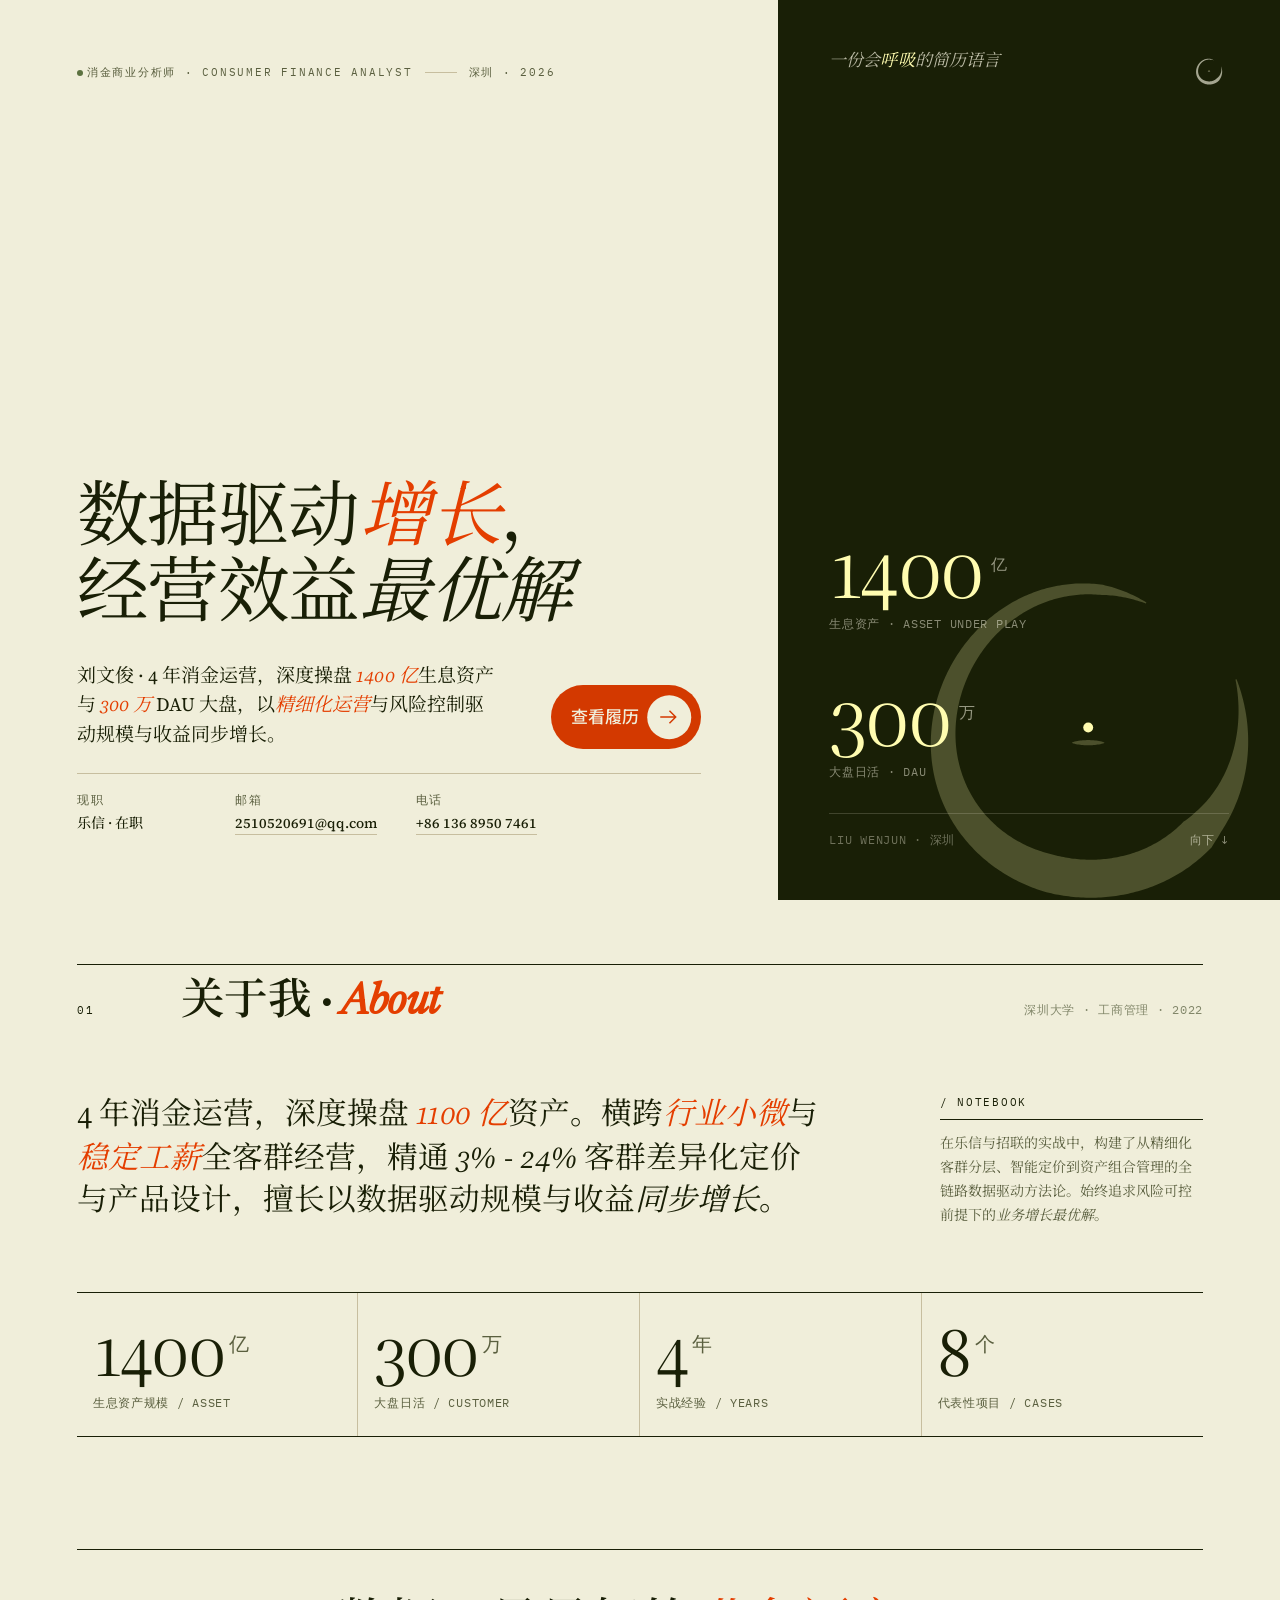
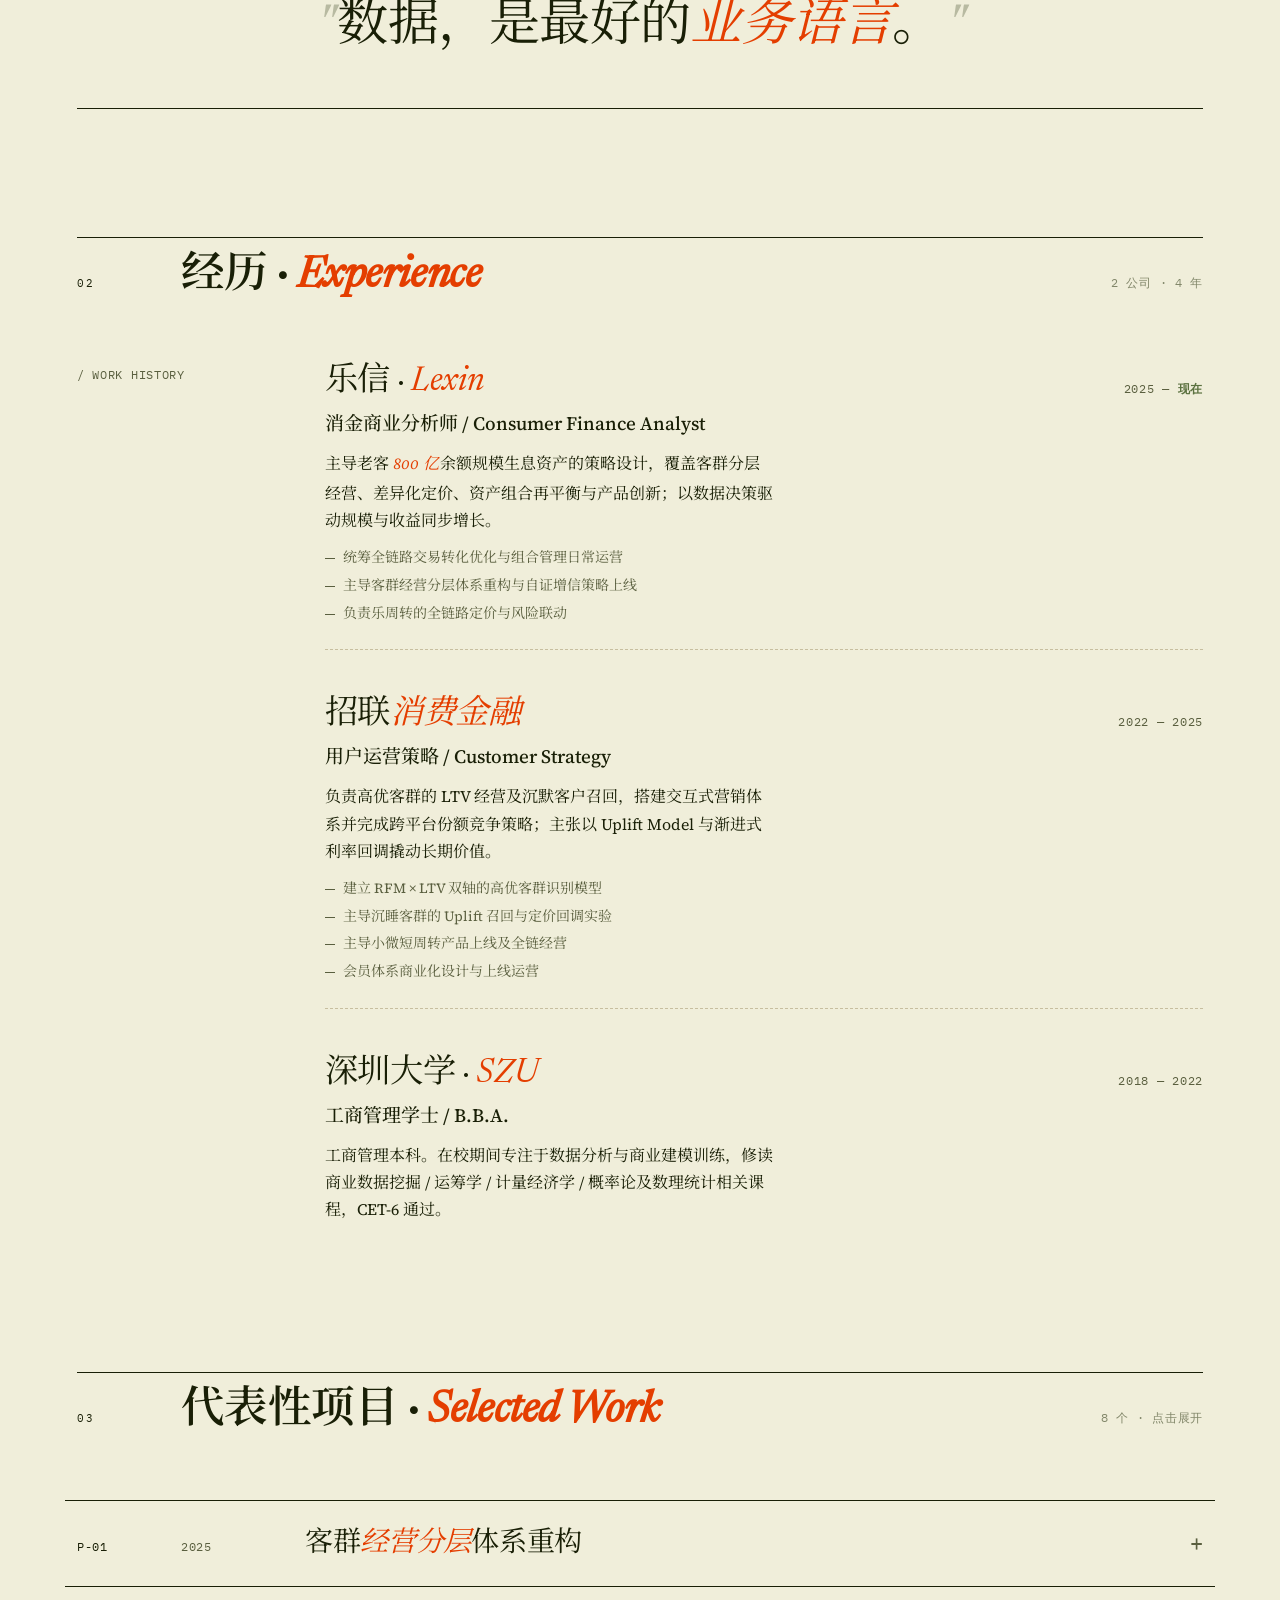
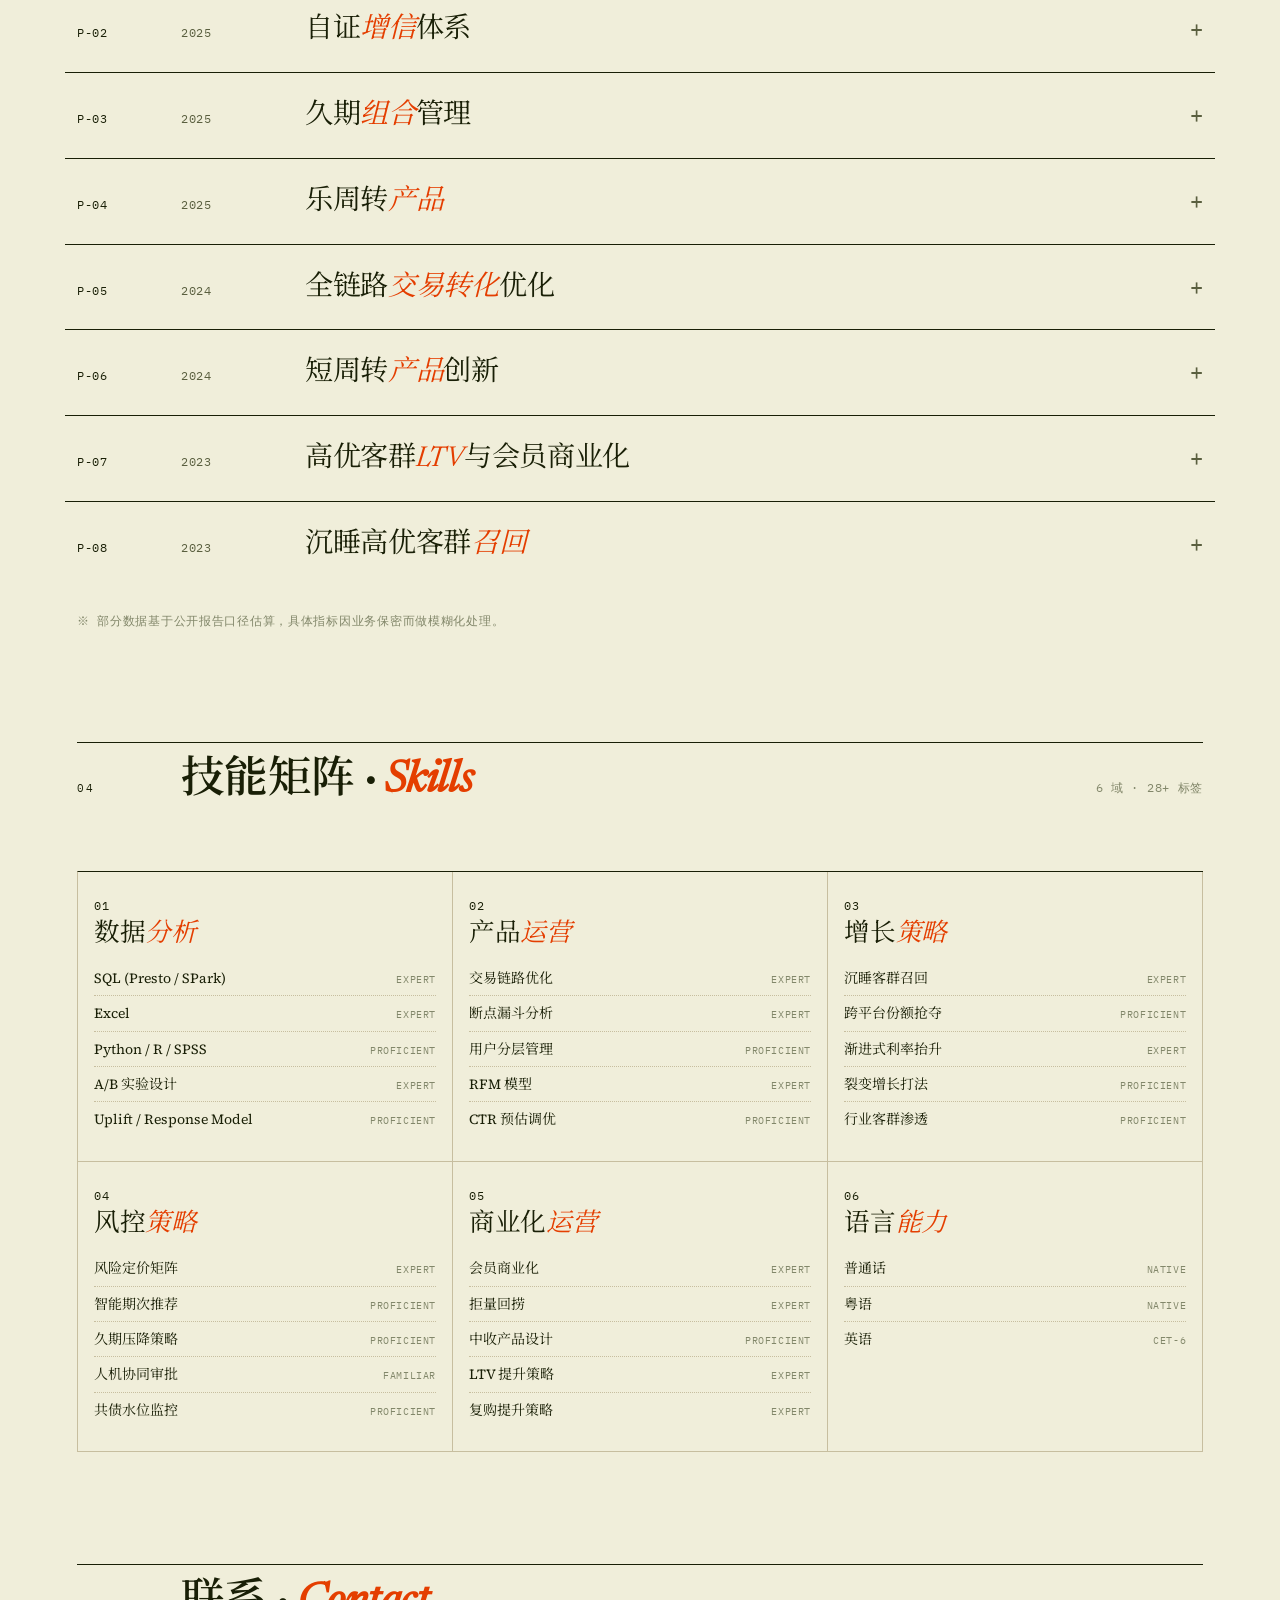
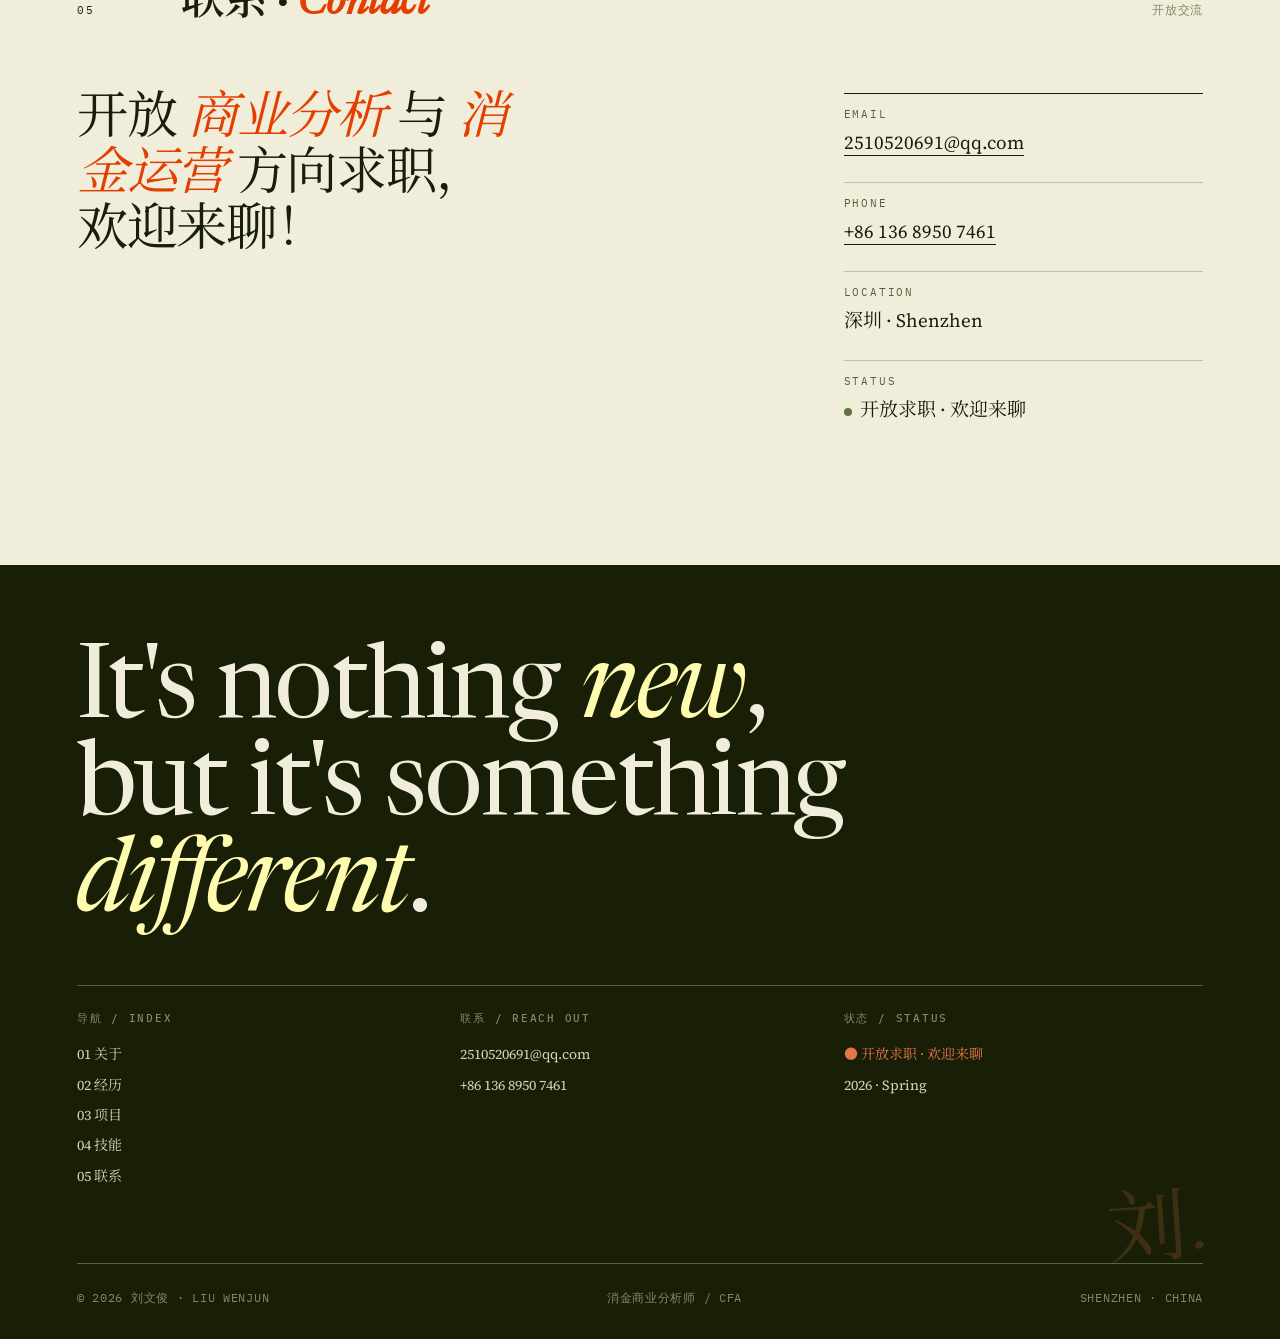
==== commit 9bc55608: "Remove leftover "Critical Returns" branding text from title/meta That string was carried over from t" ====
--- a/index.html
+++ b/index.html
@@ -3,7 +3,7 @@
 <head>
 <meta charset="UTF-8">
 <meta name="viewport" content="width=device-width, initial-scale=1.0">
-<title id="page-title">刘文俊 · 消金商业分析师 — Critical Returns</title>
+<title id="page-title">刘文俊 · 消金商业分析师</title>
 <meta name="description" id="page-desc" content="4年消金运营经验，深度操盘 1400 亿生息资产与 300 万 DAU 大盘。精通 SQL 与 Python 建模，擅长差异化定价与风险控制。">
 <meta name="theme-color" content="#191F06">
 
@@ -12,7 +12,7 @@
 
 <!-- Open Graph / 分享预览 -->
 <meta property="og:type" content="profile">
-<meta property="og:title" content="刘文俊 · 消金商业分析师 — Critical Returns">
+<meta property="og:title" content="刘文俊 · 消金商业分析师">
 <meta property="og:description" content="4 年消金运营经验，深度操盘 1400 亿生息资产与 300 万 DAU 大盘。精通 SQL 与 Python 建模，擅长差异化定价与风险控制。">
 <meta property="og:image" content="assets/enso-preview-dark.svg">
 <meta name="twitter:card" content="summary_large_image">
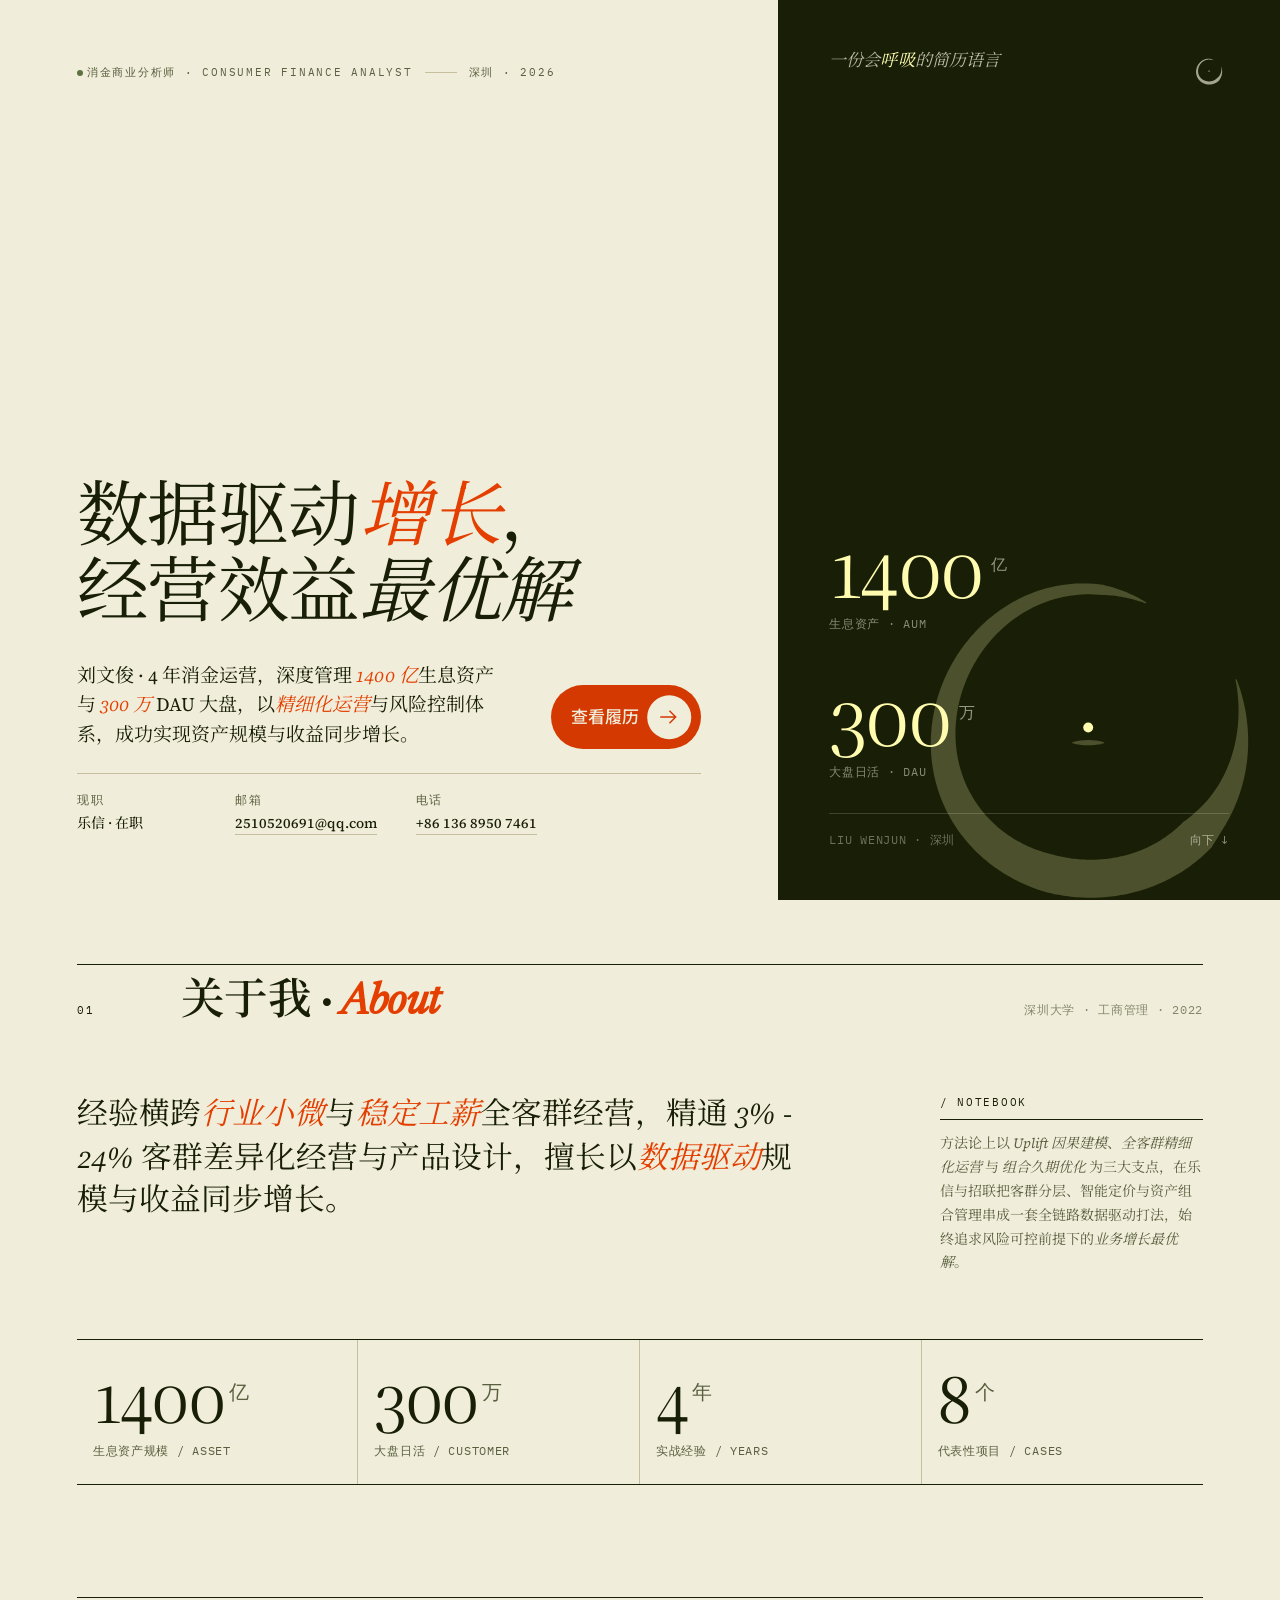
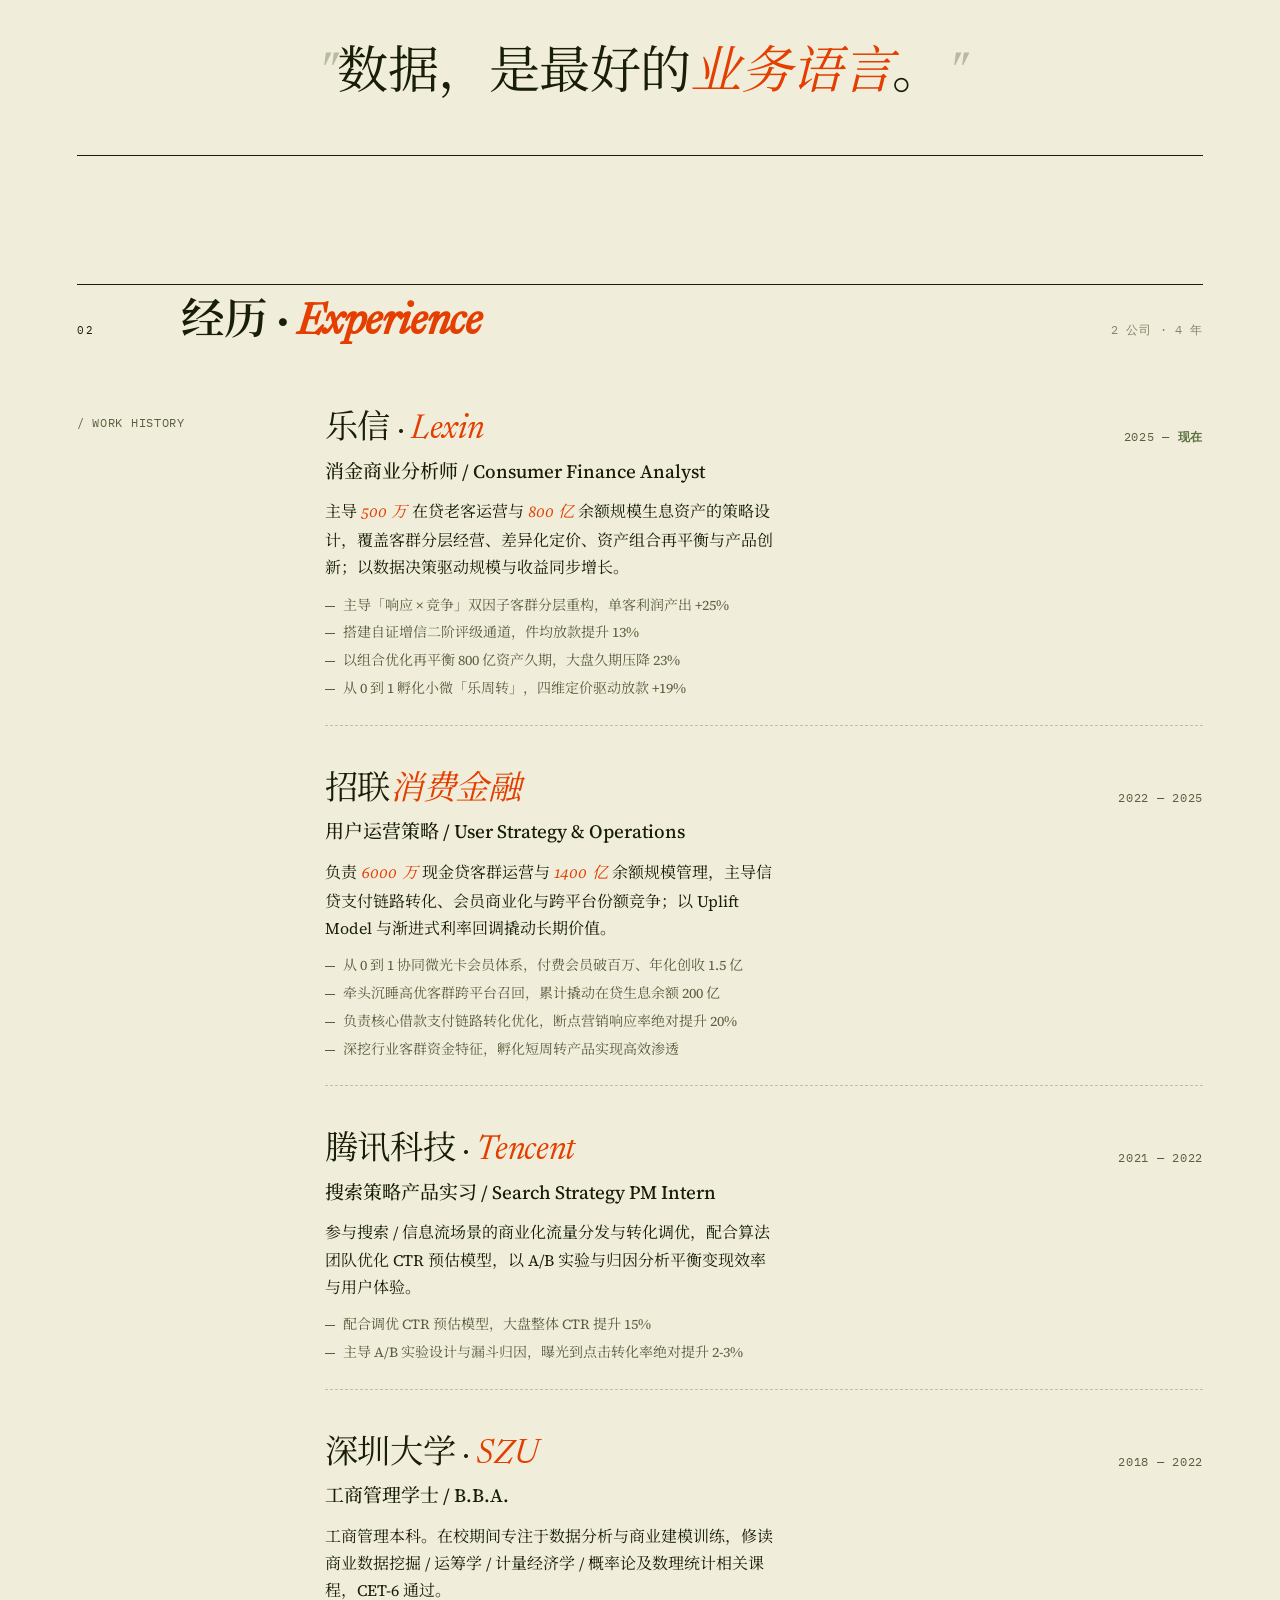
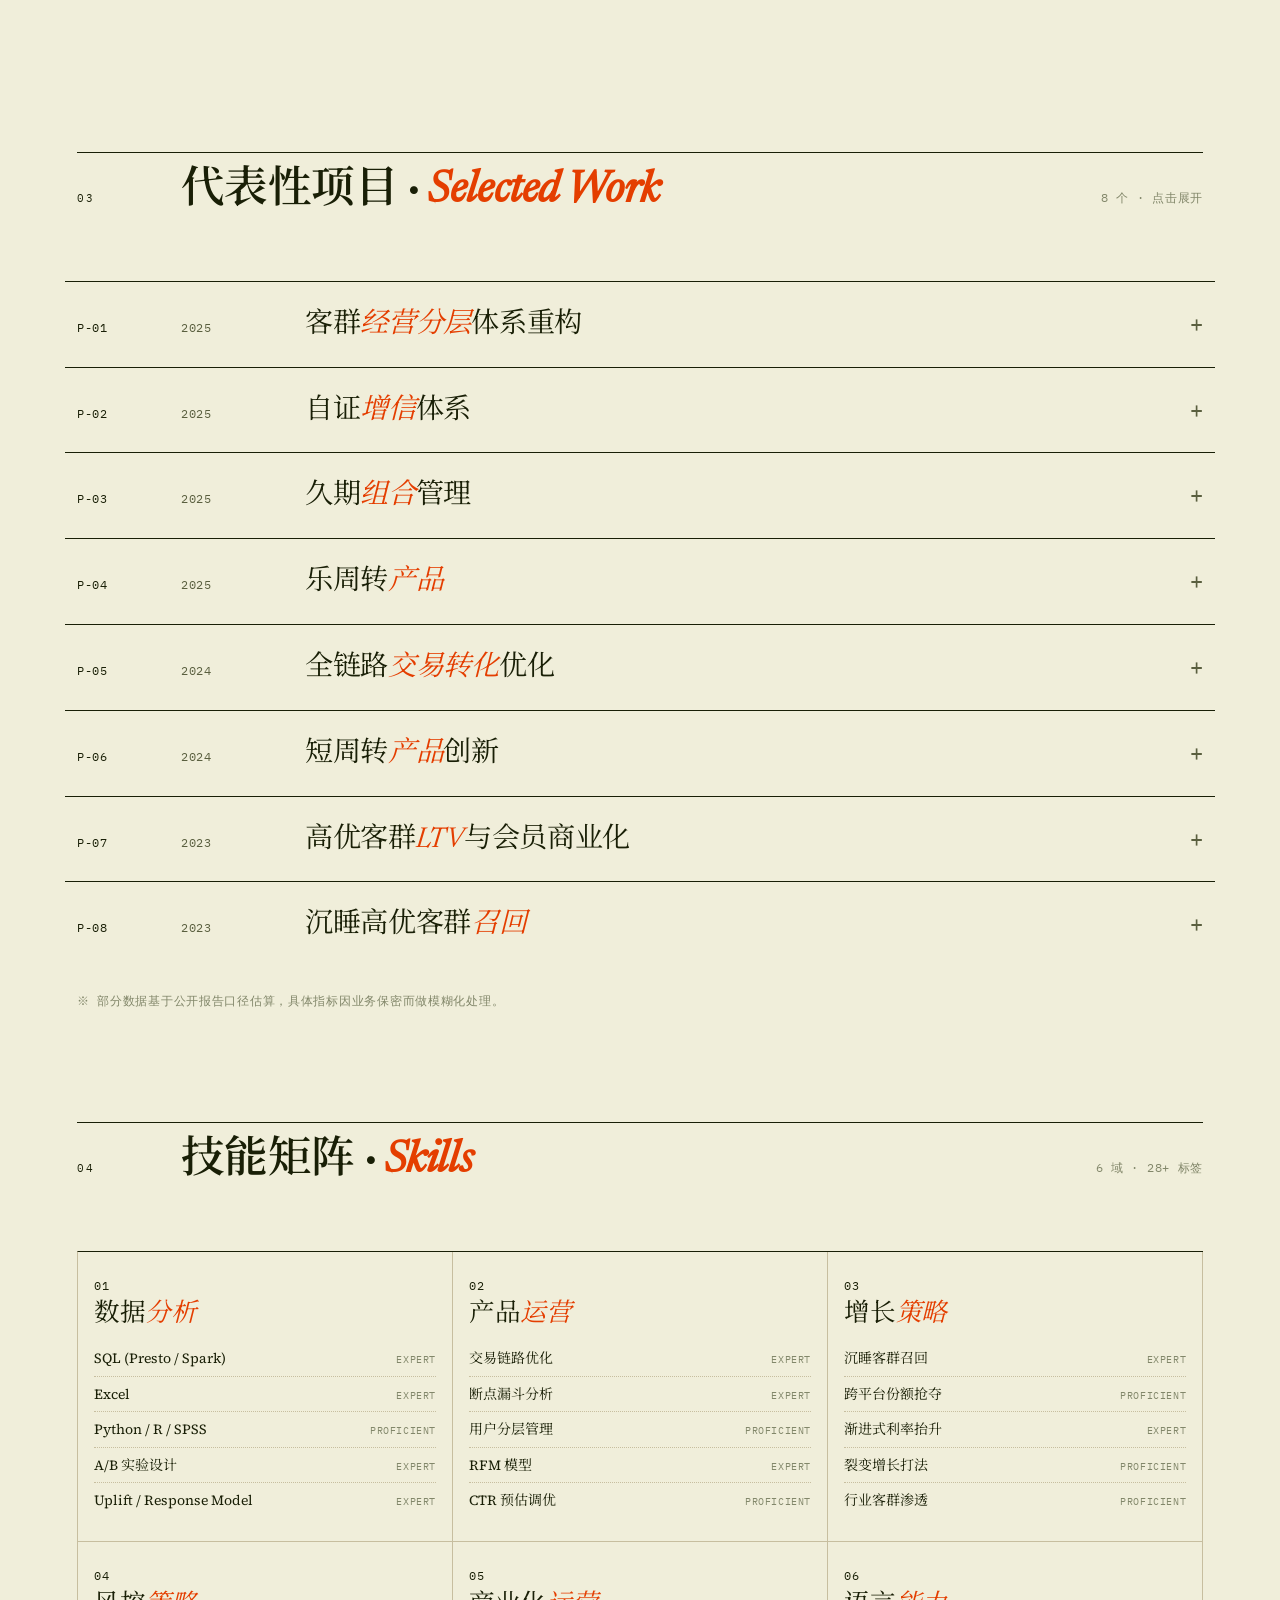
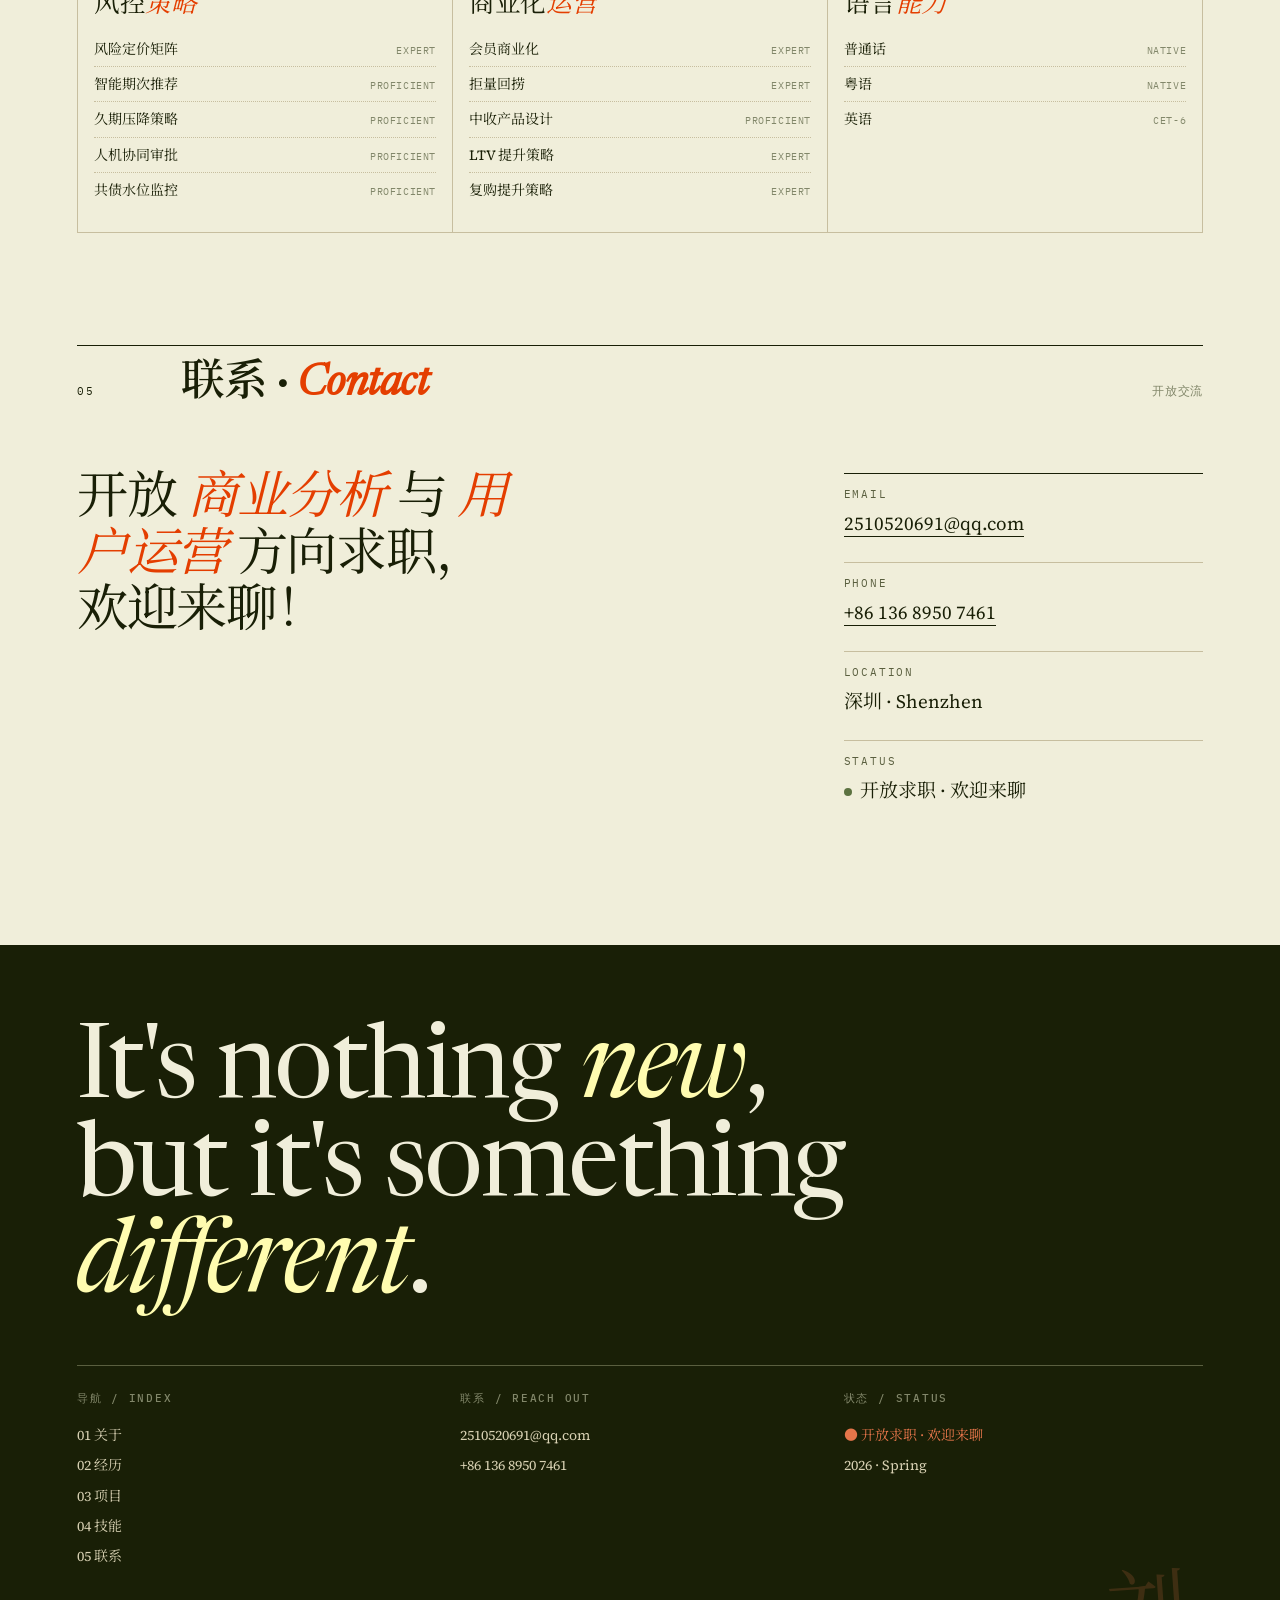
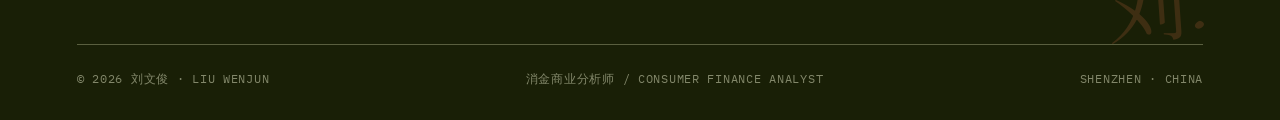
==== commit 1fd862b0: "Refine resume content and remove stale backup - Rewrite experience/project copy: quantified impacts," ====
--- a/index.html
+++ b/index.html
@@ -1448,7 +1448,7 @@
   const exps = R.experience;
   // Compute meta — 用显式的 e.type 字段区分学历，而不是猜 role 文案里有没有
   // "B.B.A" 子串；文案改了/换语言，这里也不会跟着悄悄算错。
-  const jobs = exps.filter(e => e.type !== 'education');
+  const jobs = exps.filter(e => e.type !== 'education' && e.type !== 'internship');
   const companies = jobs.length;
   const years = jobs.reduce((sum, e) => {
     const from = parseInt(e.dateFrom, 10);
